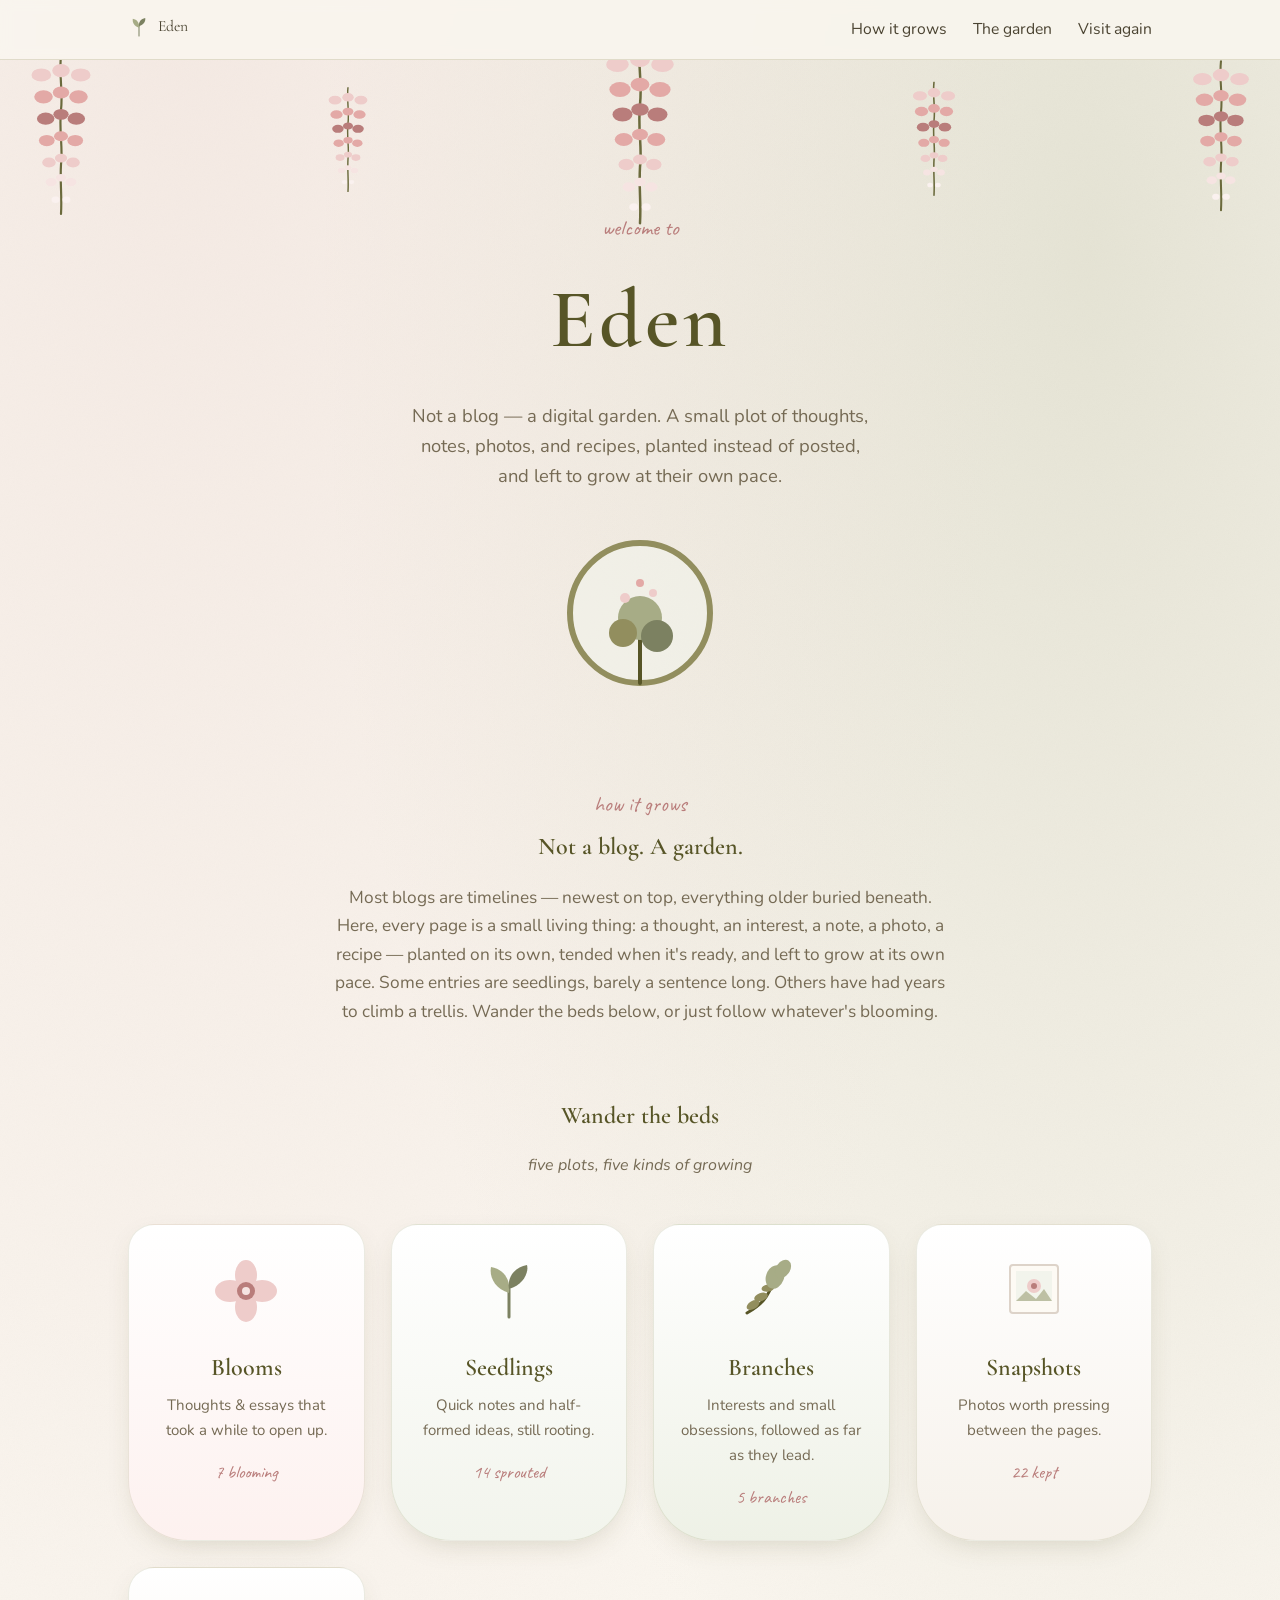
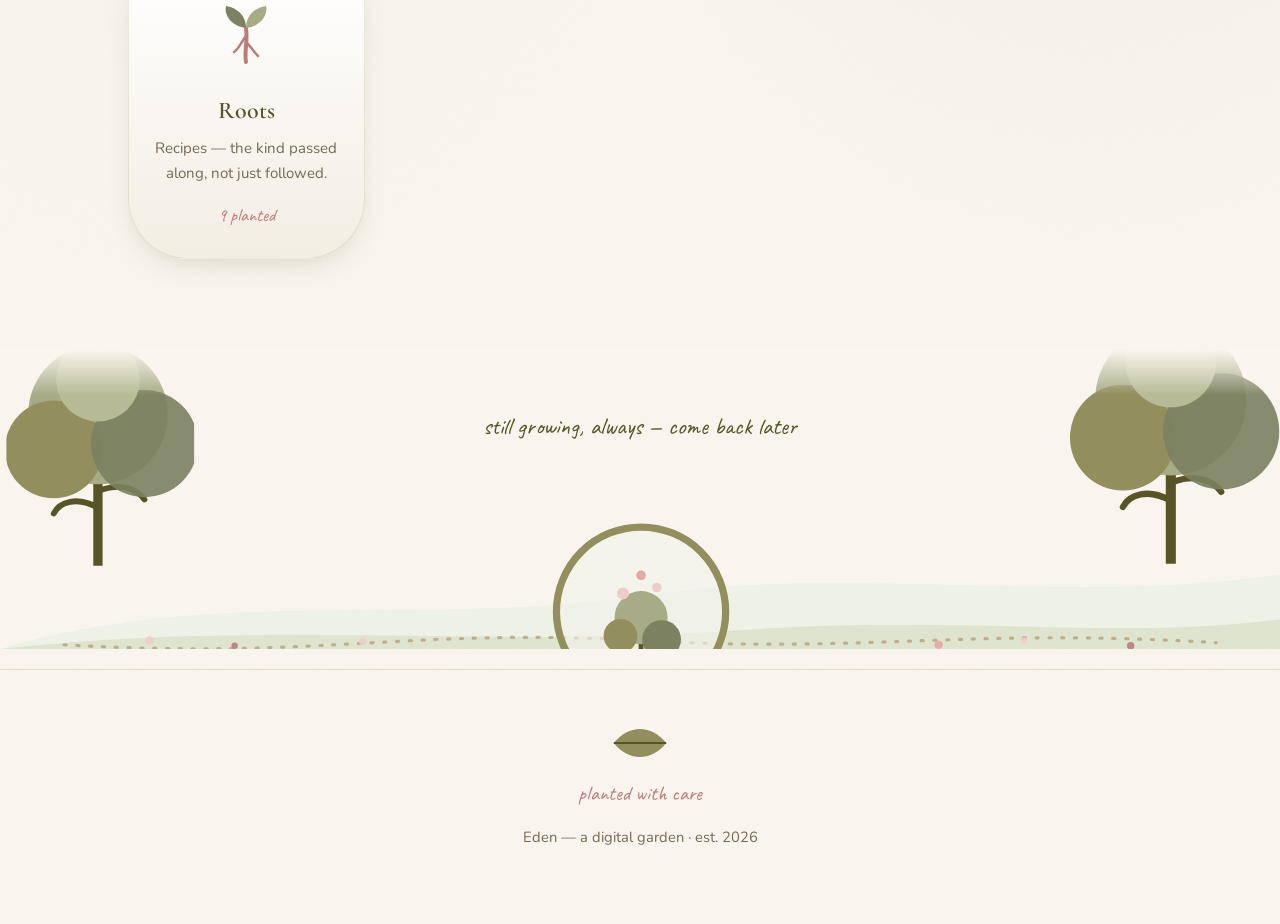
==== index.html @ 129ca68e "Build Eden digital garden site Static site framing content as garden "plants" instead of blog posts:" ====
<!doctype html>
<html lang="en">
<head>
<script>document.documentElement.classList.add("js")</script>
<meta charset="UTF-8" />
<meta name="viewport" content="width=device-width, initial-scale=1.0" />
<title>Eden — a digital garden</title>
<meta name="description" content="Eden is a digital garden: a small plot of thoughts, notes, photos, and recipes, planted instead of posted." />
<link rel="icon" href="data:image/svg+xml,<svg xmlns=%22http://www.w3.org/2000/svg%22 viewBox=%220 0 64 64%22><text y=%2252%22 font-size=%2256%22>🌿</text></svg>" />
<link rel="preconnect" href="https://fonts.googleapis.com" />
<link rel="preconnect" href="https://fonts.gstatic.com" crossorigin />
<link href="https://fonts.googleapis.com/css2?family=Cormorant+Garamond:wght@500;600;700&family=Caveat:wght@500;600&family=Nunito:wght@400;600;700&display=swap" rel="stylesheet" />
<link rel="stylesheet" href="assets/css/garden.css" />
</head>
<body>

<svg style="display:none" aria-hidden="true">
  <symbol id="icon-wisteria" viewBox="0 0 64 170">
    <path d="M32 0 C30 20 34 32 32 50 C30 70 34 84 32 100 C31 116 33 128 32 145" stroke="#6b6a3c" stroke-width="2" fill="none" stroke-linecap="round"/>
    <g fill="#eeccca">
      <ellipse cx="14" cy="18" rx="9" ry="6"/><ellipse cx="50" cy="18" rx="9" ry="6"/><ellipse cx="32" cy="14" rx="8" ry="6"/>
    </g>
    <g fill="#e3a9a6">
      <ellipse cx="16" cy="38" rx="8.5" ry="6"/><ellipse cx="48" cy="38" rx="8.5" ry="6"/><ellipse cx="32" cy="34" rx="7.5" ry="5.5"/>
    </g>
    <g fill="#b97d7b">
      <ellipse cx="18" cy="58" rx="8" ry="5.6"/><ellipse cx="46" cy="58" rx="8" ry="5.6"/><ellipse cx="32" cy="54" rx="7" ry="5"/>
    </g>
    <g fill="#e3a9a6">
      <ellipse cx="19" cy="78" rx="7.2" ry="5.2"/><ellipse cx="45" cy="78" rx="7.2" ry="5.2"/><ellipse cx="32" cy="74" rx="6.4" ry="4.6"/>
    </g>
    <g fill="#eeccca">
      <ellipse cx="21" cy="98" rx="6.2" ry="4.6"/><ellipse cx="43" cy="98" rx="6.2" ry="4.6"/><ellipse cx="32" cy="94" rx="5.6" ry="4"/>
    </g>
    <g fill="#f6e4e2">
      <ellipse cx="23" cy="116" rx="5" ry="3.8"/><ellipse cx="41" cy="116" rx="5" ry="3.8"/><ellipse cx="32" cy="112" rx="4.6" ry="3.4"/>
    </g>
    <g fill="#faf1ef">
      <ellipse cx="27" cy="132" rx="3.6" ry="3"/><ellipse cx="37" cy="132" rx="3.6" ry="3"/>
    </g>
  </symbol>
  <symbol id="icon-bloom" viewBox="0 0 64 64">
    <g fill="#eeccca">
      <ellipse cx="32" cy="16" rx="11" ry="15"/><ellipse cx="32" cy="48" rx="11" ry="15"/>
      <ellipse cx="16" cy="32" rx="15" ry="11"/><ellipse cx="48" cy="32" rx="15" ry="11"/>
    </g>
    <circle cx="32" cy="32" r="9" fill="#b97d7b"/>
    <circle cx="32" cy="32" r="4" fill="#f6e4e2"/>
  </symbol>
  <symbol id="icon-sprout" viewBox="0 0 64 64">
    <path d="M32 58 V30" stroke="#7c8161" stroke-width="3" stroke-linecap="round" fill="none"/>
    <path d="M32 34 C18 30 12 18 14 8 C26 10 34 20 32 34 Z" fill="#a7ac86"/>
    <path d="M32 30 C46 26 52 14 50 6 C38 8 30 18 32 30 Z" fill="#7c8161"/>
  </symbol>
  <symbol id="icon-branch" viewBox="0 0 64 64">
    <path d="M8 54 C22 46 30 38 34 22" stroke="#575527" stroke-width="3" fill="none" stroke-linecap="round"/>
    <g fill="#928e5e">
      <ellipse cx="14" cy="46" rx="7" ry="4" transform="rotate(-30 14 46)"/>
      <ellipse cx="22" cy="38" rx="7" ry="4" transform="rotate(-20 22 38)"/>
      <ellipse cx="29" cy="29" rx="6.5" ry="3.6" transform="rotate(-10 29 29)"/>
    </g>
    <g fill="#a7ac86">
      <ellipse cx="36" cy="18" rx="9" ry="12" transform="rotate(20 36 18)"/>
      <ellipse cx="44" cy="10" rx="7" ry="10" transform="rotate(35 44 10)"/>
    </g>
  </symbol>
  <symbol id="icon-frame" viewBox="0 0 64 64">
    <rect x="8" y="6" width="48" height="48" rx="3" fill="#fdfaf4" stroke="#ddd3c9" stroke-width="2"/>
    <rect x="14" y="12" width="36" height="30" fill="#f2f4ec"/>
    <circle cx="32" cy="27" r="7" fill="#eeccca"/>
    <circle cx="32" cy="27" r="3" fill="#b97d7b"/>
    <path d="M14 42 L24 32 L34 40 L42 30 L50 42 Z" fill="#a7ac86" opacity="0.7"/>
  </symbol>
  <symbol id="icon-root" viewBox="0 0 64 64">
    <path d="M32 26 C34 40 30 50 32 60" stroke="#b97d7b" stroke-width="4" fill="none" stroke-linecap="round"/>
    <path d="M32 34 C26 42 24 48 20 50" stroke="#b97d7b" stroke-width="2.5" fill="none" stroke-linecap="round"/>
    <path d="M32 40 C38 46 40 50 44 54" stroke="#b97d7b" stroke-width="2.5" fill="none" stroke-linecap="round"/>
    <path d="M32 26 C16 24 10 12 12 4 C24 6 32 14 32 26 Z" fill="#7c8161"/>
    <path d="M32 26 C48 24 54 12 52 4 C40 6 32 14 32 26 Z" fill="#a7ac86"/>
  </symbol>
  <symbol id="icon-leaf" viewBox="0 0 32 16">
    <path d="M2 8 C10 -2 22 -2 30 8 C22 18 10 18 2 8 Z" fill="#928e5e"/>
    <path d="M2 8 L30 8" stroke="#575527" stroke-width="1"/>
  </symbol>
  <symbol id="icon-petal" viewBox="0 0 20 20">
    <path d="M10 2 C16 2 18 8 10 18 C2 8 4 2 10 2 Z" fill="#eeccca"/>
  </symbol>
  <symbol id="icon-moongate" viewBox="0 0 150 150">
    <circle cx="75" cy="75" r="70" fill="#f2f4ec" opacity="0.6"/>
    <circle cx="75" cy="75" r="70" fill="none" stroke="#928e5e" stroke-width="6"/>
    <path d="M75 145 V90" stroke="#575527" stroke-width="4" stroke-linecap="round"/>
    <circle cx="75" cy="80" r="22" fill="#a7ac86"/>
    <circle cx="58" cy="95" r="14" fill="#928e5e"/>
    <circle cx="92" cy="98" r="16" fill="#7c8161"/>
    <circle cx="60" cy="60" r="5" fill="#eeccca"/>
    <circle cx="88" cy="55" r="4" fill="#eeccca"/>
    <circle cx="75" cy="45" r="4" fill="#e3a9a6"/>
  </symbol>
  <symbol id="icon-tree-round" viewBox="0 0 160 220">
    <path d="M78 220 V140" stroke="#575527" stroke-width="8" stroke-linecap="round"/>
    <path d="M78 170 C60 160 45 165 40 175" stroke="#575527" stroke-width="5" fill="none" stroke-linecap="round"/>
    <path d="M80 155 C100 148 112 155 118 163" stroke="#575527" stroke-width="5" fill="none" stroke-linecap="round"/>
    <circle cx="78" cy="90" r="60" fill="#a7ac86"/>
    <circle cx="40" cy="120" r="42" fill="#928e5e"/>
    <circle cx="118" cy="115" r="46" fill="#7c8161" opacity="0.9"/>
    <circle cx="78" cy="60" r="36" fill="#b6bb95"/>
  </symbol>
</svg>

<nav class="garden-nav">
  <div class="wrap">
    <a class="brand" href="#top">
      <svg width="22" height="22" viewBox="0 0 64 64"><use href="#icon-sprout"/></svg>
      Eden
    </a>
    <ul>
      <li><a href="#about">How it grows</a></li>
      <li><a href="#beds">The garden</a></li>
      <li><a href="#footer">Visit again</a></li>
    </ul>
  </div>
</nav>

<header class="hero" id="top">
  <div class="wisteria-row">
    <svg class="w1" width="70" viewBox="0 0 64 170"><use href="#icon-wisteria"/></svg>
    <svg class="w2" width="46" viewBox="0 0 64 170"><use href="#icon-wisteria"/></svg>
    <svg class="w3" width="80" viewBox="0 0 64 170"><use href="#icon-wisteria"/></svg>
    <svg class="w4" width="50" viewBox="0 0 64 170"><use href="#icon-wisteria"/></svg>
    <svg class="w5" width="66" viewBox="0 0 64 170"><use href="#icon-wisteria"/></svg>
  </div>

  <div class="petals" aria-hidden="true">
    <svg class="petal" style="left:6%;width:12px;animation-duration:11s,4s;animation-delay:0s,0s"><use href="#icon-petal"/></svg>
    <svg class="petal" style="left:18%;width:16px;animation-duration:14s,5s;animation-delay:2s,1s"><use href="#icon-petal"/></svg>
    <svg class="petal" style="left:30%;width:10px;animation-duration:9s,3.5s;animation-delay:4s,0.5s"><use href="#icon-petal"/></svg>
    <svg class="petal" style="left:45%;width:14px;animation-duration:13s,4.5s;animation-delay:1s,2s"><use href="#icon-petal"/></svg>
    <svg class="petal" style="left:58%;width:11px;animation-duration:10s,4s;animation-delay:3s,1.5s"><use href="#icon-petal"/></svg>
    <svg class="petal" style="left:70%;width:15px;animation-duration:12s,5s;animation-delay:5s,0s"><use href="#icon-petal"/></svg>
    <svg class="petal" style="left:82%;width:12px;animation-duration:11s,4s;animation-delay:2.5s,2.5s"><use href="#icon-petal"/></svg>
    <svg class="petal" style="left:92%;width:13px;animation-duration:15s,4.5s;animation-delay:0.5s,1s"><use href="#icon-petal"/></svg>
  </div>

  <div class="hero-content">
    <span class="eyebrow">welcome to</span>
    <h1>Eden</h1>
    <p class="tagline">Not a blog — a digital garden. A small plot of thoughts, notes, photos, and recipes, planted instead of posted, and left to grow at their own pace.</p>
    <svg class="moongate" viewBox="0 0 150 150"><use href="#icon-moongate"/></svg>
  </div>
</header>

<main>
  <section class="intro reveal" id="about">
    <span class="eyebrow">how it grows</span>
    <h2>Not a blog. A garden.</h2>
    <p>Most blogs are timelines — newest on top, everything older buried beneath. Here, every page is a small living thing: a thought, an interest, a note, a photo, a recipe — planted on its own, tended when it's ready, and left to grow at its own pace. Some entries are seedlings, barely a sentence long. Others have had years to climb a trellis. Wander the beds below, or just follow whatever's blooming.</p>
  </section>

  <section id="beds">
    <div class="wrap">
      <h2 class="section-title reveal">Wander the beds</h2>
      <p class="section-sub reveal">five plots, five kinds of growing</p>
      <div class="beds">
        <a class="bed pink reveal" href="pages/thought-example.html">
          <svg class="icon" viewBox="0 0 64 64"><use href="#icon-bloom"/></svg>
          <h3>Blooms</h3>
          <p>Thoughts &amp; essays that took a while to open up.</p>
          <span class="count">7 blooming</span>
        </a>
        <a class="bed sage reveal" href="pages/note-example.html">
          <svg class="icon" viewBox="0 0 64 64"><use href="#icon-sprout"/></svg>
          <h3>Seedlings</h3>
          <p>Quick notes and half-formed ideas, still rooting.</p>
          <span class="count">14 sprouted</span>
        </a>
        <a class="bed deep reveal" href="pages/interest-example.html">
          <svg class="icon" viewBox="0 0 64 64"><use href="#icon-branch"/></svg>
          <h3>Branches</h3>
          <p>Interests and small obsessions, followed as far as they lead.</p>
          <span class="count">5 branches</span>
        </a>
        <a class="bed fog reveal" href="pages/photo-example.html">
          <svg class="icon" viewBox="0 0 64 64"><use href="#icon-frame"/></svg>
          <h3>Snapshots</h3>
          <p>Photos worth pressing between the pages.</p>
          <span class="count">22 kept</span>
        </a>
        <a class="bed mauve reveal" href="pages/recipe-example.html">
          <svg class="icon" viewBox="0 0 64 64"><use href="#icon-root"/></svg>
          <h3>Roots</h3>
          <p>Recipes — the kind passed along, not just followed.</p>
          <span class="count">9 planted</span>
        </a>
      </div>
    </div>
  </section>

  <div class="scene reveal">
    <p class="caption">still growing, always — come back later</p>
    <svg viewBox="0 0 1200 400" preserveAspectRatio="xMidYMax slice" aria-hidden="true">
      <path d="M0 400 C200 340 400 380 600 350 C800 320 1000 360 1200 330 L1200 400 Z" fill="#eef1e6"/>
      <path d="M0 400 C250 372 450 400 700 382 C900 368 1050 392 1200 372 L1200 400 Z" fill="#dfe4cf"/>

      <use href="#icon-tree-round" x="6" y="82" width="176" height="240"/>
      <use href="#icon-tree-round" x="1000" y="60" width="200" height="260"/>

      <path d="M60 396 C300 410 380 380 600 392 C820 404 900 380 1140 394" stroke="#b6a37e" stroke-width="3" stroke-dasharray="2 10" fill="none" stroke-linecap="round" opacity="0.8"/>

      <use href="#icon-moongate" x="516" y="280" width="170" height="170"/>

      <g opacity="0.9">
        <circle cx="140" cy="392" r="4" fill="#eeccca"/>
        <circle cx="220" cy="397" r="3" fill="#b97d7b"/>
        <circle cx="340" cy="393" r="3.5" fill="#eeccca"/>
        <circle cx="880" cy="396" r="4" fill="#e3a9a6"/>
        <circle cx="960" cy="392" r="3" fill="#eeccca"/>
        <circle cx="1060" cy="397" r="3.5" fill="#b97d7b"/>
      </g>
    </svg>
  </div>
</main>

<footer class="garden-footer" id="footer">
  <div class="leaf-divider">
    <svg width="60" height="30" viewBox="0 0 32 16"><use href="#icon-leaf"/></svg>
  </div>
  <span class="sig">planted with care</span>
  <p>Eden — a digital garden · est. 2026</p>
</footer>

<script src="assets/js/garden.js"></script>
</body>
</html>
---- assets/css/garden.css ----
/* ============================================================
   Eden — a digital garden
   Palette: Warm Fog, Berry Good, Usu Koubai Blossom,
            Meadow Mauve, Soldier Green, Lucent Sage
   ============================================================ */

:root {
  --warm-fog: #ddd3c9;
  --cream: #faf6ef;
  --berry: #eeccca;
  --berry-deep: #e3a9a6;
  --koubai: #b97d7b;
  --mauve: #928e5e;
  --soldier: #575527;
  --sage: #a7ac86;
  --sage-deep: #7c8161;
  --ink: #4a4331;
  --ink-soft: #756a54;
  --paper: #fdfaf4;

  --font-display: "Cormorant Garamond", "Iowan Old Style", Georgia, serif;
  --font-script: "Caveat", "Segoe Script", cursive;
  --font-body: "Nunito Sans", "Nunito", -apple-system, sans-serif;

  --radius-organic: 255px 15px 225px 15px / 15px 225px 15px 255px;
  --shadow-soft: 0 10px 30px -12px rgba(87, 85, 39, 0.25);
  --shadow-lift: 0 18px 40px -14px rgba(87, 85, 39, 0.35);
}

* {
  box-sizing: border-box;
}

html {
  scroll-behavior: smooth;
}

body {
  margin: 0;
  font-family: var(--font-body);
  color: var(--ink);
  background-color: var(--cream);
  background-image:
    radial-gradient(ellipse at 15% 0%, rgba(233, 210, 205, 0.35), transparent 55%),
    radial-gradient(ellipse at 85% 10%, rgba(167, 172, 134, 0.25), transparent 50%),
    url("data:image/svg+xml;utf8,<svg xmlns='http://www.w3.org/2000/svg' width='120' height='120'><filter id='n'><feTurbulence type='fractalNoise' baseFrequency='0.9' numOctaves='2' stitchTiles='stitch'/><feColorMatrix type='saturate' values='0'/></filter><rect width='100%25' height='100%25' filter='url(%23n)' opacity='0.035'/></svg>");
  overflow-x: hidden;
  line-height: 1.65;
}

a {
  color: var(--koubai);
  text-decoration-color: rgba(185, 125, 123, 0.4);
}

a:hover {
  color: var(--soldier);
}

h1, h2, h3, h4 {
  font-family: var(--font-display);
  font-weight: 600;
  color: var(--soldier);
  margin: 0 0 0.4em;
}

.eyebrow {
  font-family: var(--font-script);
  font-size: 1.35rem;
  color: var(--koubai);
  display: inline-block;
  margin-bottom: 0.25em;
}

.wrap {
  max-width: 1080px;
  margin: 0 auto;
  padding: 0 28px;
}

/* ---------------- Wisteria header / hero ---------------- */

.hero {
  position: relative;
  padding-top: 150px;
  padding-bottom: 90px;
  text-align: center;
  overflow: hidden;
}

.wisteria-row {
  position: absolute;
  top: -18px;
  left: 0;
  right: 0;
  display: flex;
  justify-content: space-between;
  padding: 0 2%;
  pointer-events: none;
  z-index: 1;
}

.wisteria-row svg {
  animation: sway 6s ease-in-out infinite;
  transform-origin: top center;
}
.wisteria-row .w2 { animation-delay: -1.2s; }
.wisteria-row .w3 { animation-delay: -2.6s; }
.wisteria-row .w4 { animation-delay: -3.8s; }
.wisteria-row .w5 { animation-delay: -0.6s; }

@keyframes sway {
  0%, 100% { transform: rotate(-1.4deg); }
  50% { transform: rotate(1.6deg); }
}

.hero-content {
  position: relative;
  z-index: 2;
}

.hero h1 {
  font-size: clamp(3rem, 8vw, 5.2rem);
  letter-spacing: 0.04em;
  margin-bottom: 0.15em;
}

.hero .tagline {
  font-size: 1.15rem;
  color: var(--ink-soft);
  max-width: 42ch;
  margin: 0 auto;
}

.moongate {
  margin: 46px auto 0;
  width: 150px;
}

/* falling petals */
.petals {
  position: absolute;
  inset: 0;
  pointer-events: none;
  overflow: hidden;
  z-index: 1;
}

.petal {
  position: absolute;
  top: -5%;
  width: 14px;
  height: 14px;
  opacity: 0.85;
  animation-name: fall, drift;
  animation-timing-function: linear, ease-in-out;
  animation-iteration-count: infinite, infinite;
}

@keyframes fall {
  from { transform: translateY(-10vh) rotate(0deg); }
  to   { transform: translateY(110vh) rotate(340deg); }
}

@keyframes drift {
  0%, 100% { margin-left: 0; }
  50% { margin-left: 40px; }
}

/* ---------------- Nav ---------------- */

.garden-nav {
  position: sticky;
  top: 0;
  z-index: 20;
  background: rgba(250, 246, 239, 0.86);
  backdrop-filter: blur(6px);
  border-bottom: 1px solid rgba(146, 142, 94, 0.25);
}

.garden-nav .wrap {
  display: flex;
  align-items: center;
  justify-content: space-between;
  padding-top: 14px;
  padding-bottom: 14px;
}

.brand {
  font-family: var(--font-display);
  font-size: 1.4rem;
  color: var(--soldier);
  text-decoration: none;
  display: flex;
  align-items: center;
  gap: 8px;
}

.garden-nav ul {
  list-style: none;
  display: flex;
  gap: 26px;
  margin: 0;
  padding: 0;
}

.garden-nav a {
  text-decoration: none;
  color: var(--ink);
  font-size: 0.98rem;
  border-bottom: 2px solid transparent;
  padding-bottom: 3px;
  transition: border-color 0.25s ease, color 0.25s ease;
}

.garden-nav a:hover {
  color: var(--koubai);
  border-color: var(--berry-deep);
}

/* ---------------- Intro ---------------- */

.intro {
  text-align: center;
  max-width: 620px;
  margin: 0 auto 70px;
}

.intro p {
  color: var(--ink-soft);
  font-size: 1.08rem;
}

/* ---------------- Garden beds ---------------- */

.section-title {
  text-align: center;
  margin-bottom: 12px;
}

.section-sub {
  text-align: center;
  color: var(--ink-soft);
  margin-bottom: 46px;
  font-style: italic;
}

.beds {
  display: grid;
  grid-template-columns: repeat(auto-fit, minmax(230px, 1fr));
  gap: 26px;
  margin-bottom: 90px;
}

.bed {
  position: relative;
  background: var(--paper);
  border-radius: 26px 26px 60px 60px;
  padding: 34px 24px 28px;
  text-align: center;
  text-decoration: none;
  color: var(--ink);
  box-shadow: var(--shadow-soft);
  border: 1px solid rgba(146, 142, 94, 0.18);
  transition: transform 0.35s ease, box-shadow 0.35s ease;
  display: block;
}

.bed:hover {
  transform: translateY(-8px) rotate(-0.6deg);
  box-shadow: var(--shadow-lift);
}

.bed .icon {
  width: 64px;
  height: 64px;
  margin: 0 auto 16px;
  transition: transform 0.35s ease;
}

.bed:hover .icon {
  transform: scale(1.12) rotate(4deg);
}

.bed h3 {
  font-size: 1.5rem;
  margin-bottom: 6px;
}

.bed p {
  font-size: 0.94rem;
  color: var(--ink-soft);
  margin: 0 0 14px;
}

.bed .count {
  font-family: var(--font-script);
  font-size: 1.15rem;
  color: var(--koubai);
}

.bed.pink   { background: linear-gradient(180deg, #fff 0%, #fdf1ef 100%); }
.bed.sage   { background: linear-gradient(180deg, #fff 0%, #f2f4ec 100%); }
.bed.deep   { background: linear-gradient(180deg, #fff 0%, #eef1e6 100%); }
.bed.fog    { background: linear-gradient(180deg, #fff 0%, #f6f1ea 100%); }
.bed.mauve  { background: linear-gradient(180deg, #fff 0%, #f3ede3 100%); }

/* ---------------- Garden scene divider ---------------- */

.scene {
  position: relative;
  height: 300px;
  margin: 0 0 20px;
  overflow: hidden;
}

.scene::before {
  content: "";
  position: absolute;
  top: 0;
  left: 0;
  right: 0;
  height: 46px;
  background: linear-gradient(to bottom, var(--cream), transparent);
  z-index: 3;
  pointer-events: none;
}

.scene svg {
  position: absolute;
  bottom: 0;
  width: 100%;
  height: 100%;
}

.scene .caption {
  position: relative;
  z-index: 2;
  text-align: center;
  padding-top: 34px;
  font-family: var(--font-script);
  font-size: 1.5rem;
  color: var(--soldier);
}

/* ---------------- Footer ---------------- */

.garden-footer {
  text-align: center;
  padding: 50px 20px 60px;
  color: var(--ink-soft);
  font-size: 0.92rem;
  border-top: 1px solid rgba(146, 142, 94, 0.25);
}

.garden-footer .sig {
  font-family: var(--font-script);
  font-size: 1.3rem;
  color: var(--koubai);
  display: block;
  margin-bottom: 6px;
}

.leaf-divider {
  display: flex;
  justify-content: center;
  margin: 8px 0 18px;
}

/* ============================================================
   Single "plant" page
   ============================================================ */

.plant-header {
  padding: 60px 0 40px;
  text-align: center;
  border-bottom: 1px solid rgba(146, 142, 94, 0.2);
  margin-bottom: 50px;
}

.plant-header .icon {
  display: block;
  width: 56px;
  height: 56px;
  margin: 0 auto 14px;
}

.breadcrumb {
  display: inline-block;
  margin-bottom: 26px;
  font-size: 0.9rem;
  text-decoration: none;
  color: var(--ink-soft);
}

.breadcrumb:hover {
  color: var(--koubai);
}

.plant-header h1 {
  font-size: clamp(2.1rem, 5vw, 3rem);
}

.plant-meta {
  color: var(--ink-soft);
  font-size: 0.92rem;
}

.tag {
  display: inline-block;
  background: rgba(167, 172, 134, 0.22);
  color: var(--soldier);
  border-radius: 20px;
  padding: 3px 14px;
  font-size: 0.82rem;
  margin: 0 4px;
}

.plant-body {
  max-width: 640px;
  margin: 0 auto 70px;
  font-size: 1.08rem;
}

.plant-body p {
  margin-bottom: 1.3em;
}

.plant-body h2 {
  margin-top: 1.6em;
  font-size: 1.5rem;
}

.plant-body blockquote {
  border-left: 3px solid var(--berry-deep);
  margin: 1.6em 0;
  padding: 4px 22px;
  font-style: italic;
  color: var(--ink-soft);
}

.recipe-list {
  background: var(--paper);
  border-radius: 20px;
  padding: 24px 28px;
  box-shadow: var(--shadow-soft);
  margin: 1.6em 0;
}

.recipe-list h3 {
  margin-top: 0;
  font-size: 1.15rem;
}

.gallery-frame {
  background: var(--paper);
  padding: 14px;
  border-radius: 4px;
  box-shadow: var(--shadow-soft);
  transform: rotate(-1.2deg);
  margin: 1.8em auto;
  max-width: 420px;
}

.gallery-frame .swatch {
  height: 240px;
  border-radius: 2px;
  background: linear-gradient(135deg, var(--berry), var(--sage));
  display: flex;
  align-items: center;
  justify-content: center;
  color: rgba(74,67,49,0.5);
  font-family: var(--font-script);
  font-size: 1.3rem;
}

.gallery-frame figcaption {
  text-align: center;
  font-family: var(--font-script);
  font-size: 1.1rem;
  margin-top: 10px;
  color: var(--ink-soft);
}

.related {
  max-width: 640px;
  margin: 0 auto 80px;
  text-align: center;
}

.related h3 {
  font-family: var(--font-script);
  font-weight: 400;
  color: var(--ink-soft);
  font-size: 1.3rem;
}

.related-links {
  display: flex;
  gap: 14px;
  justify-content: center;
  flex-wrap: wrap;
}

.related-links a {
  text-decoration: none;
  background: var(--paper);
  padding: 8px 18px;
  border-radius: 16px;
  box-shadow: var(--shadow-soft);
  font-size: 0.92rem;
  color: var(--soldier);
}

.related-links a:hover {
  color: var(--koubai);
}

/* ---------------- Reveal on scroll ---------------- */

.reveal {
  transition: opacity 0.7s ease, transform 0.7s ease;
}

.js .reveal {
  opacity: 0;
  transform: translateY(18px);
}

.reveal.in-view {
  opacity: 1;
  transform: none;
}

/* ---------------- Responsive ---------------- */

@media (max-width: 640px) {
  .garden-nav ul {
    gap: 14px;
    font-size: 0.85rem;
  }
  .hero {
    padding-top: 110px;
  }
  .wisteria-row svg {
    width: 60px;
  }
  .scene {
    height: 190px;
  }
}
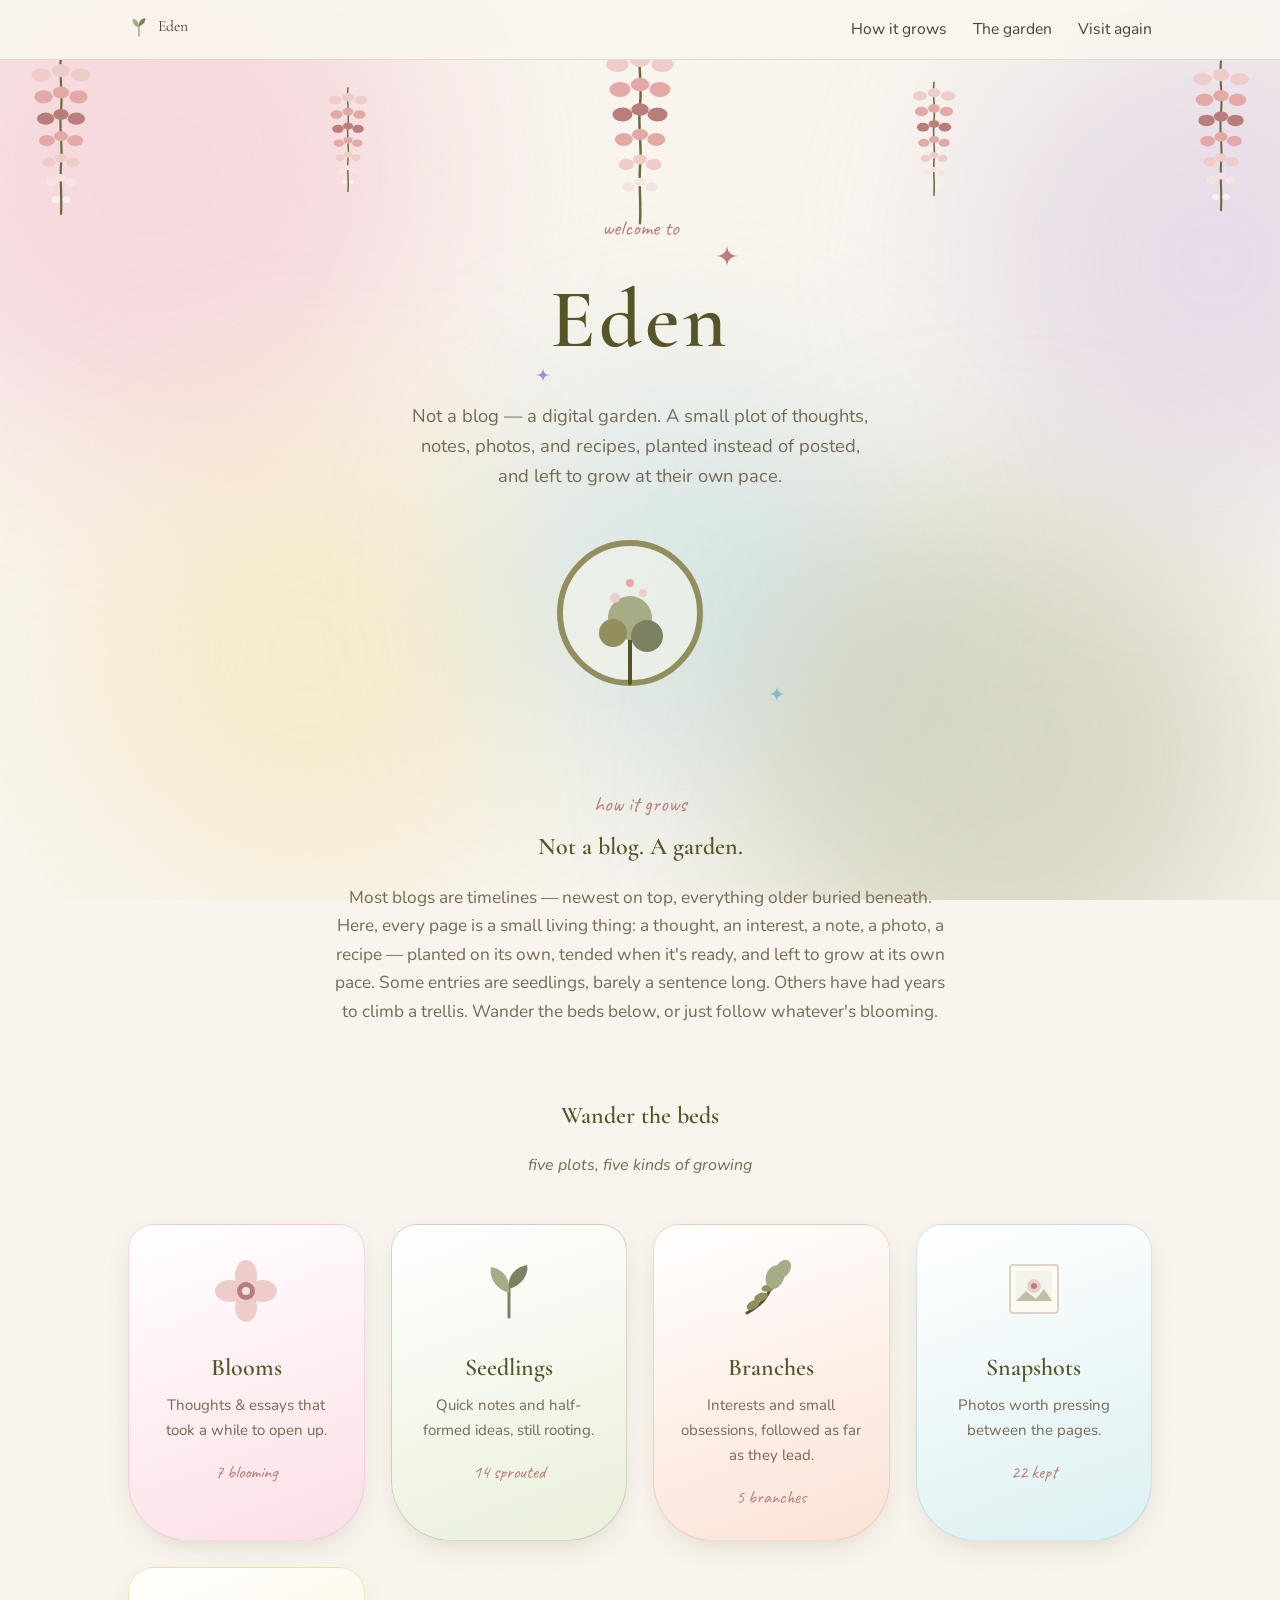
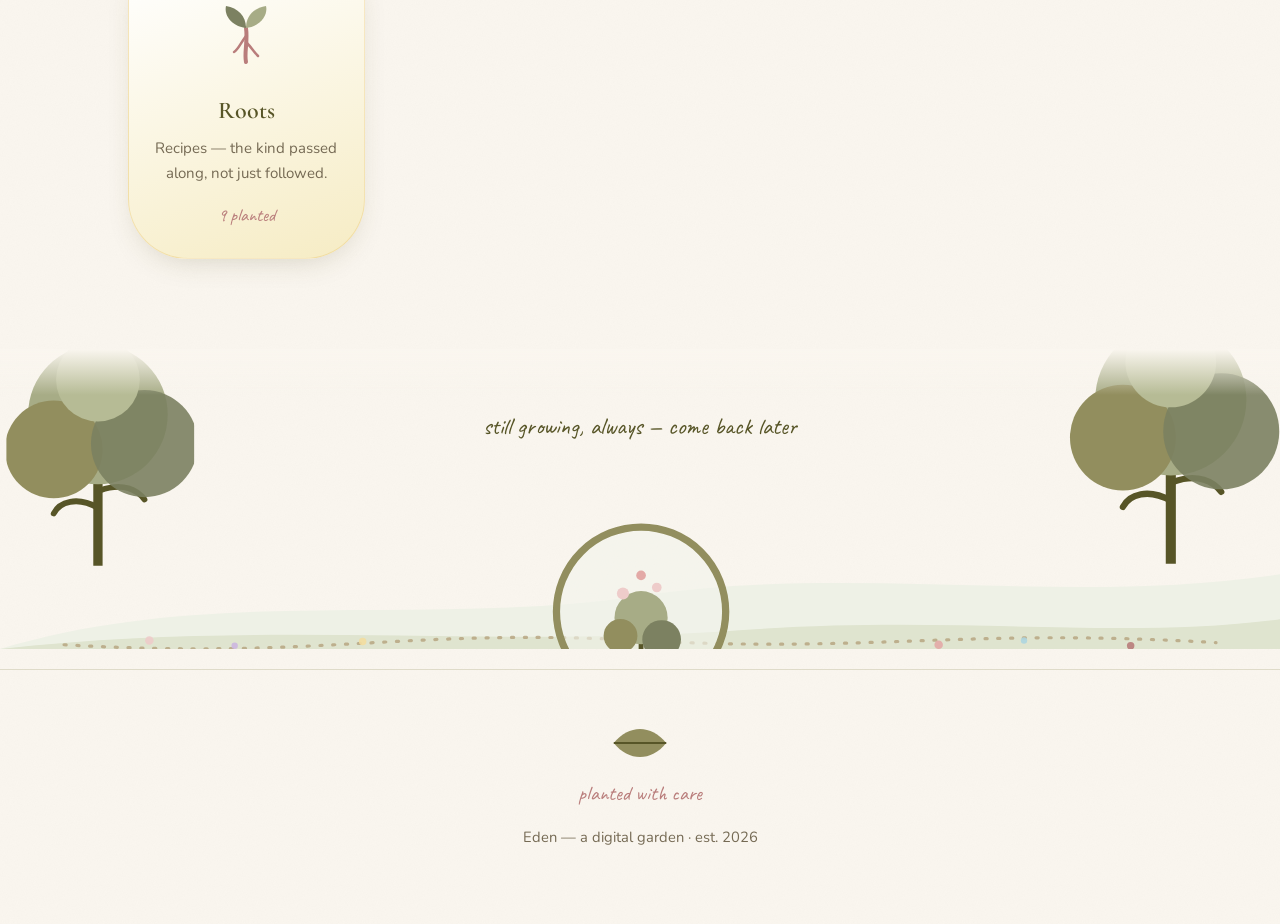
==== commit ceeade31: "Make Eden more colorful and whimsical Add a drifting "pigment mist" background (blurred pastel color" ====
--- a/index.html
+++ b/index.html
@@ -14,7 +14,27 @@
 </head>
 <body>
 
+<div class="mist-bg" aria-hidden="true">
+  <span style="--c:#f2b0c4; top:-12%; left:-10%; width:44vw; height:44vw; animation-delay:-2s;"></span>
+  <span style="--c:#cdb7e0; top:2%; right:-14%; width:38vw; height:38vw; animation-delay:-11s;"></span>
+  <span style="--c:#f3dd9e; bottom:2%; left:6%; width:36vw; height:36vw; animation-delay:-19s;"></span>
+  <span style="--c:#aed6e0; top:42%; left:38%; width:32vw; height:32vw; animation-delay:-6s;"></span>
+  <span style="--c:#a7ac86; bottom:-12%; right:2%; width:40vw; height:40vw; animation-delay:-15s;"></span>
+</div>
+
 <svg style="display:none" aria-hidden="true">
+  <symbol id="icon-sparkle" viewBox="0 0 20 20">
+    <path d="M10 0 C10 6 14 10 20 10 C14 10 10 14 10 20 C10 14 6 10 0 10 C6 10 10 6 10 0 Z" fill="currentColor"/>
+  </symbol>
+  <symbol id="icon-petal-lavender" viewBox="0 0 20 20">
+    <path d="M10 2 C16 2 18 8 10 18 C2 8 4 2 10 2 Z" fill="#cdb7e0"/>
+  </symbol>
+  <symbol id="icon-petal-butter" viewBox="0 0 20 20">
+    <path d="M10 2 C16 2 18 8 10 18 C2 8 4 2 10 2 Z" fill="#f3dd9e"/>
+  </symbol>
+  <symbol id="icon-petal-sky" viewBox="0 0 20 20">
+    <path d="M10 2 C16 2 18 8 10 18 C2 8 4 2 10 2 Z" fill="#aed6e0"/>
+  </symbol>
   <symbol id="icon-wisteria" viewBox="0 0 64 170">
     <path d="M32 0 C30 20 34 32 32 50 C30 70 34 84 32 100 C31 116 33 128 32 145" stroke="#6b6a3c" stroke-width="2" fill="none" stroke-linecap="round"/>
     <g fill="#eeccca">
@@ -132,20 +152,25 @@
 
   <div class="petals" aria-hidden="true">
     <svg class="petal" style="left:6%;width:12px;animation-duration:11s,4s;animation-delay:0s,0s"><use href="#icon-petal"/></svg>
-    <svg class="petal" style="left:18%;width:16px;animation-duration:14s,5s;animation-delay:2s,1s"><use href="#icon-petal"/></svg>
-    <svg class="petal" style="left:30%;width:10px;animation-duration:9s,3.5s;animation-delay:4s,0.5s"><use href="#icon-petal"/></svg>
-    <svg class="petal" style="left:45%;width:14px;animation-duration:13s,4.5s;animation-delay:1s,2s"><use href="#icon-petal"/></svg>
+    <svg class="petal" style="left:18%;width:16px;animation-duration:14s,5s;animation-delay:2s,1s"><use href="#icon-petal-lavender"/></svg>
+    <svg class="petal" style="left:30%;width:10px;animation-duration:9s,3.5s;animation-delay:4s,0.5s"><use href="#icon-petal-butter"/></svg>
+    <svg class="petal" style="left:45%;width:14px;animation-duration:13s,4.5s;animation-delay:1s,2s"><use href="#icon-petal-sky"/></svg>
     <svg class="petal" style="left:58%;width:11px;animation-duration:10s,4s;animation-delay:3s,1.5s"><use href="#icon-petal"/></svg>
-    <svg class="petal" style="left:70%;width:15px;animation-duration:12s,5s;animation-delay:5s,0s"><use href="#icon-petal"/></svg>
-    <svg class="petal" style="left:82%;width:12px;animation-duration:11s,4s;animation-delay:2.5s,2.5s"><use href="#icon-petal"/></svg>
-    <svg class="petal" style="left:92%;width:13px;animation-duration:15s,4.5s;animation-delay:0.5s,1s"><use href="#icon-petal"/></svg>
+    <svg class="petal" style="left:70%;width:15px;animation-duration:12s,5s;animation-delay:5s,0s"><use href="#icon-petal-lavender"/></svg>
+    <svg class="petal" style="left:82%;width:12px;animation-duration:11s,4s;animation-delay:2.5s,2.5s"><use href="#icon-petal-butter"/></svg>
+    <svg class="petal" style="left:92%;width:13px;animation-duration:15s,4.5s;animation-delay:0.5s,1s"><use href="#icon-petal-sky"/></svg>
   </div>
 
   <div class="hero-content">
     <span class="eyebrow">welcome to</span>
-    <h1>Eden</h1>
+    <h1>
+      Eden
+      <svg class="sparkle" viewBox="0 0 20 20" width="22" height="22" style="top:-6px; right:-8px; color:var(--koubai); animation-delay:0s;"><use href="#icon-sparkle"/></svg>
+      <svg class="sparkle" viewBox="0 0 20 20" width="14" height="14" style="bottom:6px; left:-14px; color:var(--lavender-deep); animation-delay:-1.6s;"><use href="#icon-sparkle"/></svg>
+    </h1>
     <p class="tagline">Not a blog — a digital garden. A small plot of thoughts, notes, photos, and recipes, planted instead of posted, and left to grow at their own pace.</p>
     <svg class="moongate" viewBox="0 0 150 150"><use href="#icon-moongate"/></svg>
+    <svg class="sparkle" viewBox="0 0 20 20" width="16" height="16" style="position:relative; display:inline-block; top:14px; left:60px; color:var(--sky-deep); animation-delay:-2.4s;"><use href="#icon-sparkle"/></svg>
   </div>
 </header>
 
@@ -210,10 +235,10 @@
 
       <g opacity="0.9">
         <circle cx="140" cy="392" r="4" fill="#eeccca"/>
-        <circle cx="220" cy="397" r="3" fill="#b97d7b"/>
-        <circle cx="340" cy="393" r="3.5" fill="#eeccca"/>
+        <circle cx="220" cy="397" r="3" fill="#cdb7e0"/>
+        <circle cx="340" cy="393" r="3.5" fill="#f3dd9e"/>
         <circle cx="880" cy="396" r="4" fill="#e3a9a6"/>
-        <circle cx="960" cy="392" r="3" fill="#eeccca"/>
+        <circle cx="960" cy="392" r="3" fill="#aed6e0"/>
         <circle cx="1060" cy="397" r="3.5" fill="#b97d7b"/>
       </g>
     </svg>
--- a/assets/css/garden.css
+++ b/assets/css/garden.css
@@ -18,6 +18,17 @@
   --ink-soft: #756a54;
   --paper: #fdfaf4;
 
+  /* whimsical accent colors — used sparingly for the mist background,
+     bed cards, sparkles, and confetti petals */
+  --lavender: #cdb7e0;
+  --lavender-deep: #ab8ec9;
+  --butter: #f3dd9e;
+  --butter-deep: #e7bf5f;
+  --sky: #aed6e0;
+  --sky-deep: #85bcca;
+  --coral: #f2b09b;
+  --coral-deep: #e28a6c;
+
   --font-display: "Cormorant Garamond", "Iowan Old Style", Georgia, serif;
   --font-script: "Caveat", "Segoe Script", cursive;
   --font-body: "Nunito Sans", "Nunito", -apple-system, sans-serif;
@@ -41,11 +52,42 @@
   color: var(--ink);
   background-color: var(--cream);
   background-image:
-    radial-gradient(ellipse at 15% 0%, rgba(233, 210, 205, 0.35), transparent 55%),
-    radial-gradient(ellipse at 85% 10%, rgba(167, 172, 134, 0.25), transparent 50%),
     url("data:image/svg+xml;utf8,<svg xmlns='http://www.w3.org/2000/svg' width='120' height='120'><filter id='n'><feTurbulence type='fractalNoise' baseFrequency='0.9' numOctaves='2' stitchTiles='stitch'/><feColorMatrix type='saturate' values='0'/></filter><rect width='100%25' height='100%25' filter='url(%23n)' opacity='0.035'/></svg>");
   overflow-x: hidden;
   line-height: 1.65;
+}
+
+/* ---------------- Pigment-mist background ----------------
+   A dreamy wash of soft, blurred color blobs drifting slowly
+   behind the whole site — the "pigment mist" ambient layer. */
+
+.mist-bg {
+  position: fixed;
+  inset: 0;
+  z-index: -1;
+  overflow: hidden;
+}
+
+.mist-bg span {
+  position: absolute;
+  display: block;
+  border-radius: 50%;
+  background: var(--c);
+  filter: blur(min(9vw, 90px));
+  opacity: 0.4;
+  animation: mist-drift 30s ease-in-out infinite;
+}
+
+@keyframes mist-drift {
+  0%, 100% { transform: translate(0, 0) scale(1); }
+  33% { transform: translate(2.5%, -3%) scale(1.06); }
+  66% { transform: translate(-2%, 2.5%) scale(0.97); }
+}
+
+@media (prefers-reduced-motion: reduce) {
+  .mist-bg span {
+    animation: none;
+  }
 }
 
 a {
@@ -120,9 +162,12 @@
 }
 
 .hero h1 {
+  position: relative;
+  display: block;
+  width: fit-content;
+  margin: 0 auto 0.15em;
   font-size: clamp(3rem, 8vw, 5.2rem);
   letter-spacing: 0.04em;
-  margin-bottom: 0.15em;
 }
 
 .hero .tagline {
@@ -167,6 +212,17 @@
   50% { margin-left: 40px; }
 }
 
+/* twinkling sparkles */
+.sparkle {
+  position: absolute;
+  animation: twinkle 3.4s ease-in-out infinite;
+}
+
+@keyframes twinkle {
+  0%, 100% { opacity: 0.25; transform: scale(0.75) rotate(0deg); }
+  50% { opacity: 1; transform: scale(1.05) rotate(12deg); }
+}
+
 /* ---------------- Nav ---------------- */
 
 .garden-nav {
@@ -299,11 +355,11 @@
   color: var(--koubai);
 }
 
-.bed.pink   { background: linear-gradient(180deg, #fff 0%, #fdf1ef 100%); }
-.bed.sage   { background: linear-gradient(180deg, #fff 0%, #f2f4ec 100%); }
-.bed.deep   { background: linear-gradient(180deg, #fff 0%, #eef1e6 100%); }
-.bed.fog    { background: linear-gradient(180deg, #fff 0%, #f6f1ea 100%); }
-.bed.mauve  { background: linear-gradient(180deg, #fff 0%, #f3ede3 100%); }
+.bed.pink   { background: linear-gradient(160deg, #fff 0%, #fbdfe6 100%); border-color: rgba(226, 138, 161, 0.3); }
+.bed.sage   { background: linear-gradient(160deg, #fff 0%, #e9f0da 100%); border-color: rgba(124, 129, 97, 0.3); }
+.bed.deep   { background: linear-gradient(160deg, #fff 0%, #fbe2d5 100%); border-color: rgba(226, 138, 108, 0.3); }
+.bed.fog    { background: linear-gradient(160deg, #fff 0%, #dcf0f2 100%); border-color: rgba(133, 188, 202, 0.35); }
+.bed.mauve  { background: linear-gradient(160deg, #fff 0%, #f6ecc4 100%); border-color: rgba(231, 191, 95, 0.35); }
 
 /* ---------------- Garden scene divider ---------------- */
 
@@ -465,7 +521,7 @@
 .gallery-frame .swatch {
   height: 240px;
   border-radius: 2px;
-  background: linear-gradient(135deg, var(--berry), var(--sage));
+  background: linear-gradient(135deg, var(--berry) 0%, var(--lavender) 32%, var(--butter) 62%, var(--sky) 100%);
   display: flex;
   align-items: center;
   justify-content: center;
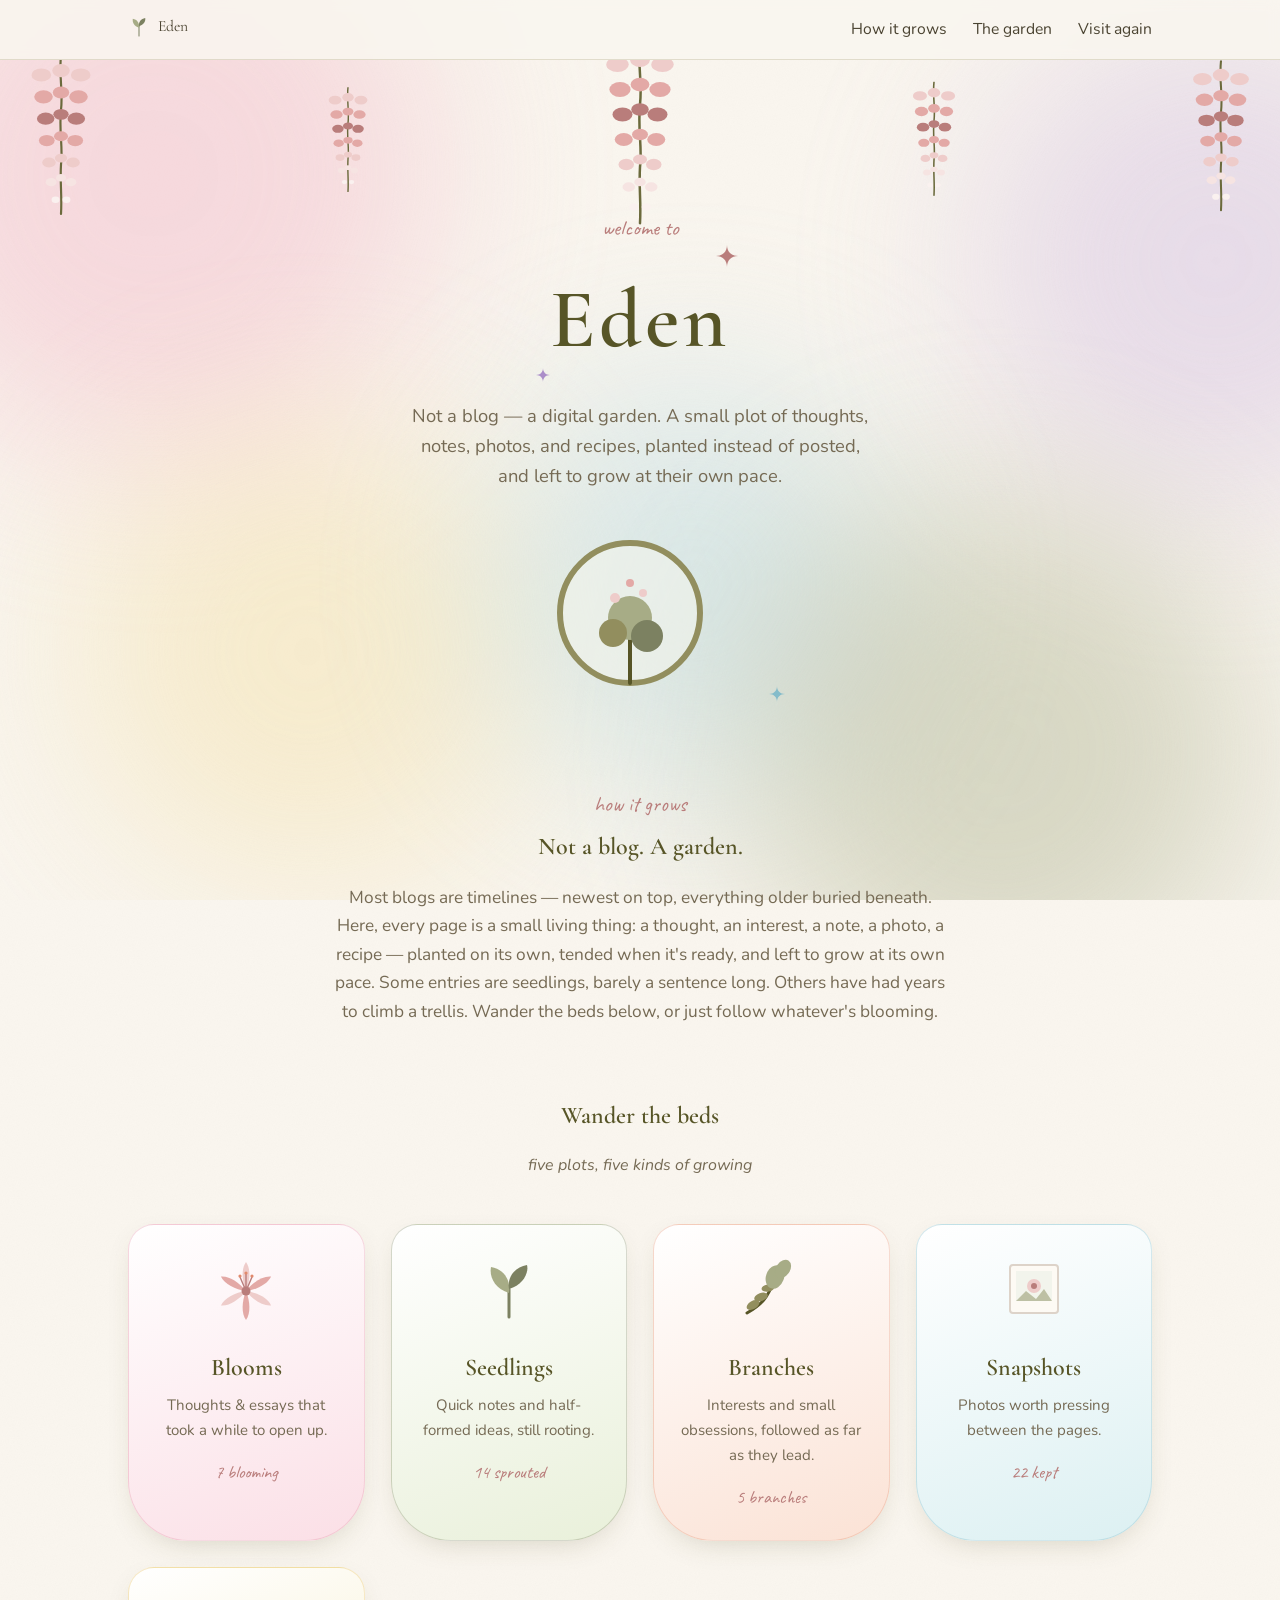
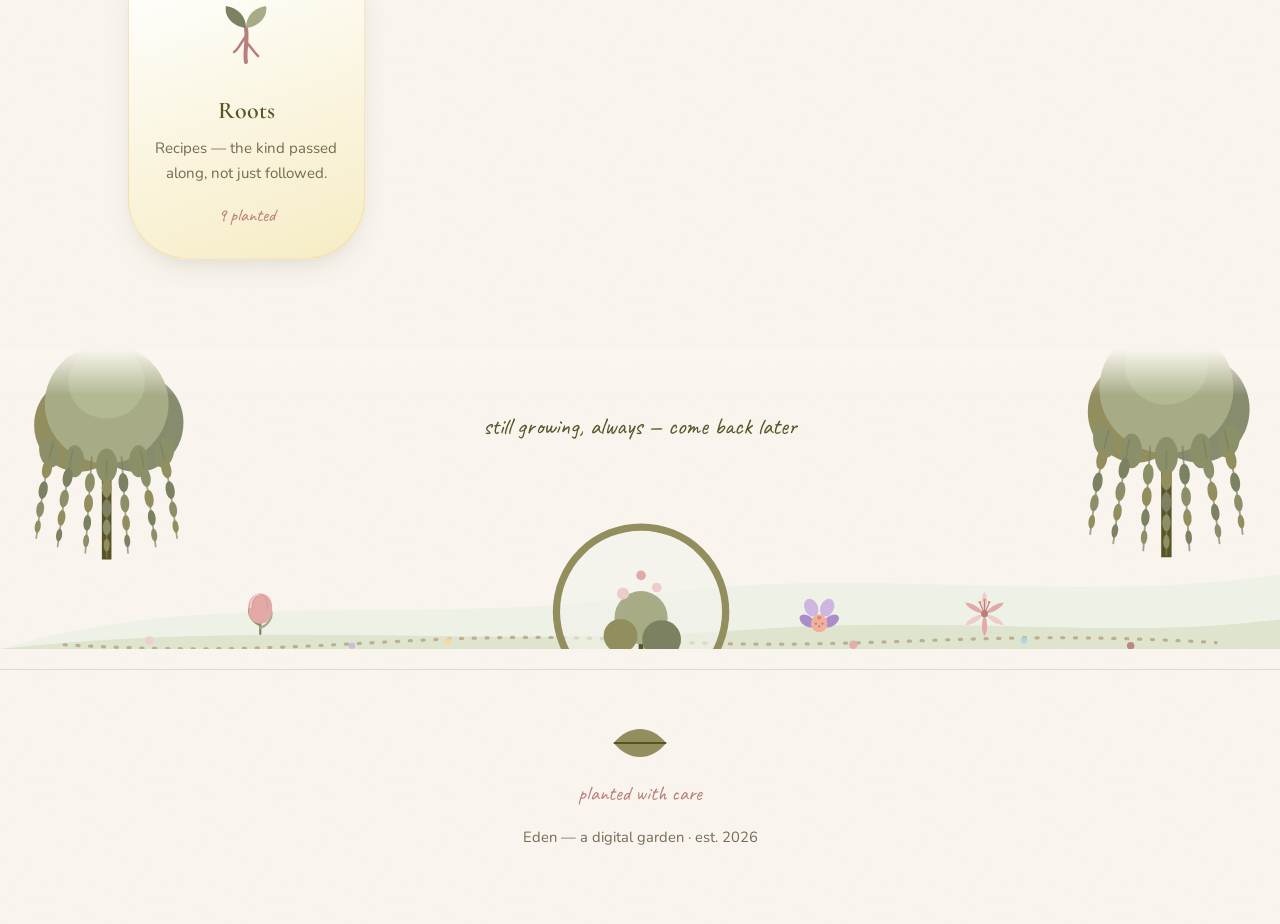
==== commit df138a51: "Prettier flowers and a willow tree Replace the generic 4-petal bloom icon with a proper lily (six po" ====
--- a/index.html
+++ b/index.html
@@ -60,12 +60,25 @@
     </g>
   </symbol>
   <symbol id="icon-bloom" viewBox="0 0 64 64">
-    <g fill="#eeccca">
-      <ellipse cx="32" cy="16" rx="11" ry="15"/><ellipse cx="32" cy="48" rx="11" ry="15"/>
-      <ellipse cx="16" cy="32" rx="15" ry="11"/><ellipse cx="48" cy="32" rx="15" ry="11"/>
-    </g>
-    <circle cx="32" cy="32" r="9" fill="#b97d7b"/>
-    <circle cx="32" cy="32" r="4" fill="#f6e4e2"/>
+    <g>
+      <path d="M32 32 C28 22 27 10 32 3 C37 10 36 22 32 32 Z" fill="#eeccca"/>
+      <path d="M32 32 C28 22 27 10 32 3 C37 10 36 22 32 32 Z" fill="#e3a9a6" transform="rotate(60 32 32)"/>
+      <path d="M32 32 C28 22 27 10 32 3 C37 10 36 22 32 32 Z" fill="#eeccca" transform="rotate(120 32 32)"/>
+      <path d="M32 32 C28 22 27 10 32 3 C37 10 36 22 32 32 Z" fill="#e3a9a6" transform="rotate(180 32 32)"/>
+      <path d="M32 32 C28 22 27 10 32 3 C37 10 36 22 32 32 Z" fill="#eeccca" transform="rotate(240 32 32)"/>
+      <path d="M32 32 C28 22 27 10 32 3 C37 10 36 22 32 32 Z" fill="#e3a9a6" transform="rotate(300 32 32)"/>
+    </g>
+    <g stroke="#b97d7b" stroke-width="1.4" stroke-linecap="round">
+      <line x1="32" y1="32" x2="26" y2="18"/>
+      <line x1="32" y1="32" x2="32" y2="15"/>
+      <line x1="32" y1="32" x2="38" y2="18"/>
+    </g>
+    <g fill="#e28a6c">
+      <circle cx="26" cy="17" r="1.6"/>
+      <circle cx="32" cy="14" r="1.6"/>
+      <circle cx="38" cy="17" r="1.6"/>
+    </g>
+    <circle cx="32" cy="32" r="4.5" fill="#b97d7b"/>
   </symbol>
   <symbol id="icon-sprout" viewBox="0 0 64 64">
     <path d="M32 58 V30" stroke="#7c8161" stroke-width="3" stroke-linecap="round" fill="none"/>
@@ -116,14 +129,83 @@
     <circle cx="88" cy="55" r="4" fill="#eeccca"/>
     <circle cx="75" cy="45" r="4" fill="#e3a9a6"/>
   </symbol>
-  <symbol id="icon-tree-round" viewBox="0 0 160 220">
-    <path d="M78 220 V140" stroke="#575527" stroke-width="8" stroke-linecap="round"/>
-    <path d="M78 170 C60 160 45 165 40 175" stroke="#575527" stroke-width="5" fill="none" stroke-linecap="round"/>
-    <path d="M80 155 C100 148 112 155 118 163" stroke="#575527" stroke-width="5" fill="none" stroke-linecap="round"/>
-    <circle cx="78" cy="90" r="60" fill="#a7ac86"/>
-    <circle cx="40" cy="120" r="42" fill="#928e5e"/>
-    <circle cx="118" cy="115" r="46" fill="#7c8161" opacity="0.9"/>
-    <circle cx="78" cy="60" r="36" fill="#b6bb95"/>
+  <symbol id="icon-willow" viewBox="0 0 200 240">
+    <path d="M100 240 V150 C99 132 103 122 100 108" stroke="#575527" stroke-width="9" stroke-linecap="round" fill="none"/>
+    <ellipse cx="74" cy="114" rx="42" ry="44" fill="#928e5e"/>
+    <ellipse cx="128" cy="112" rx="44" ry="46" fill="#7c8161" opacity="0.9"/>
+    <ellipse cx="100" cy="94" rx="58" ry="56" fill="#a7ac86"/>
+    <ellipse cx="100" cy="74" rx="36" ry="34" fill="#b6bb95" opacity="0.85"/>
+    <g fill="#8b9068">
+      <ellipse cx="46" cy="140" rx="9" ry="14" transform="rotate(-15 46 140)"/>
+      <ellipse cx="70" cy="148" rx="9" ry="15"/>
+      <ellipse cx="100" cy="152" rx="10" ry="16"/>
+      <ellipse cx="130" cy="148" rx="9" ry="15"/>
+      <ellipse cx="154" cy="140" rx="9" ry="14" transform="rotate(15 154 140)"/>
+    </g>
+    <g fill="none" stroke="#7c8161" stroke-width="1.6" stroke-linecap="round" opacity="0.7">
+      <path d="M50 130 C42 160, 38 190, 34 220"/>
+      <path d="M68 138 C62 168, 58 198, 54 228"/>
+      <path d="M86 144 C84 172, 82 202, 80 234"/>
+      <path d="M100 148 C100 178, 100 206, 100 238"/>
+      <path d="M114 144 C116 172, 118 202, 120 234"/>
+      <path d="M132 138 C138 168, 142 198, 146 228"/>
+      <path d="M150 130 C158 160, 162 190, 166 220"/>
+    </g>
+    <g>
+      <ellipse cx="44.1" cy="155.2" rx="4.6" ry="9" transform="rotate(11.4 44.1 155.2)" fill="#928e5e"/>
+      <ellipse cx="40.5" cy="175.0" rx="4.2" ry="8.4" transform="rotate(9.5 40.5 175.0)" fill="#7c8161"/>
+      <ellipse cx="37.7" cy="193.0" rx="3.6" ry="7.4" transform="rotate(8.3 37.7 193.0)" fill="#8b9068"/>
+      <ellipse cx="35.4" cy="209.2" rx="2.8" ry="6" transform="rotate(7.7 35.4 209.2)" fill="#928e5e"/>
+      <ellipse cx="63.4" cy="163.2" rx="4.6" ry="9" transform="rotate(9.5 63.4 163.2)" fill="#7c8161"/>
+      <ellipse cx="60.2" cy="183.0" rx="4.2" ry="8.4" transform="rotate(8.5 60.2 183.0)" fill="#8b9068"/>
+      <ellipse cx="57.7" cy="201.0" rx="3.6" ry="7.4" transform="rotate(7.9 57.7 201.0)" fill="#928e5e"/>
+      <ellipse cx="55.4" cy="217.2" rx="2.8" ry="6" transform="rotate(7.6 55.4 217.2)" fill="#7c8161"/>
+      <ellipse cx="84.3" cy="168.0" rx="4.6" ry="9" transform="rotate(3.9 84.3 168.0)" fill="#8b9068"/>
+      <ellipse cx="83.0" cy="187.5" rx="4.2" ry="8.4" transform="rotate(3.8 83.0 187.5)" fill="#928e5e"/>
+      <ellipse cx="81.8" cy="205.7" rx="3.6" ry="7.4" transform="rotate(3.7 81.8 205.7)" fill="#7c8161"/>
+      <ellipse cx="80.7" cy="222.6" rx="2.8" ry="6" transform="rotate(3.6 80.7 222.6)" fill="#8b9068"/>
+      <ellipse cx="100.0" cy="172.9" rx="4.6" ry="9" fill="#928e5e"/>
+      <ellipse cx="100.0" cy="192.2" rx="4.2" ry="8.4" fill="#7c8161"/>
+      <ellipse cx="100.0" cy="210.1" rx="3.6" ry="7.4" fill="#8b9068"/>
+      <ellipse cx="100.0" cy="226.6" rx="2.8" ry="6" fill="#928e5e"/>
+      <ellipse cx="115.7" cy="168.0" rx="4.6" ry="9" transform="rotate(-3.9 115.7 168.0)" fill="#7c8161"/>
+      <ellipse cx="117.0" cy="187.5" rx="4.2" ry="8.4" transform="rotate(-3.8 117.0 187.5)" fill="#8b9068"/>
+      <ellipse cx="118.2" cy="205.7" rx="3.6" ry="7.4" transform="rotate(-3.7 118.2 205.7)" fill="#928e5e"/>
+      <ellipse cx="119.3" cy="222.6" rx="2.8" ry="6" transform="rotate(-3.6 119.3 222.6)" fill="#7c8161"/>
+      <ellipse cx="136.6" cy="163.2" rx="4.6" ry="9" transform="rotate(-9.5 136.6 163.2)" fill="#8b9068"/>
+      <ellipse cx="139.8" cy="183.0" rx="4.2" ry="8.4" transform="rotate(-8.5 139.8 183.0)" fill="#928e5e"/>
+      <ellipse cx="142.3" cy="201.0" rx="3.6" ry="7.4" transform="rotate(-7.9 142.3 201.0)" fill="#7c8161"/>
+      <ellipse cx="144.6" cy="217.2" rx="2.8" ry="6" transform="rotate(-7.6 144.6 217.2)" fill="#8b9068"/>
+      <ellipse cx="155.9" cy="155.2" rx="4.6" ry="9" transform="rotate(-11.4 155.9 155.2)" fill="#928e5e"/>
+      <ellipse cx="159.5" cy="175.0" rx="4.2" ry="8.4" transform="rotate(-9.5 159.5 175.0)" fill="#7c8161"/>
+      <ellipse cx="162.3" cy="193.0" rx="3.6" ry="7.4" transform="rotate(-8.3 162.3 193.0)" fill="#8b9068"/>
+      <ellipse cx="164.6" cy="209.2" rx="2.8" ry="6" transform="rotate(-7.7 164.6 209.2)" fill="#928e5e"/>
+    </g>
+  </symbol>
+  <symbol id="icon-orchid" viewBox="0 0 64 64">
+    <g fill="#cdb7e0">
+      <ellipse cx="20" cy="18" rx="10" ry="14" transform="rotate(-25 20 18)"/>
+      <ellipse cx="44" cy="18" rx="10" ry="14" transform="rotate(25 44 18)"/>
+    </g>
+    <g fill="#ab8ec9">
+      <ellipse cx="14" cy="38" rx="8" ry="13" transform="rotate(-55 14 38)"/>
+      <ellipse cx="50" cy="38" rx="8" ry="13" transform="rotate(55 50 38)"/>
+    </g>
+    <path d="M32 28 C20 30 16 44 24 52 C28 56 36 56 40 52 C48 44 44 30 32 28 Z" fill="#f2b09b"/>
+    <g fill="#b97d7b">
+      <circle cx="27" cy="42" r="1.6"/>
+      <circle cx="32" cy="46" r="1.6"/>
+      <circle cx="37" cy="42" r="1.6"/>
+    </g>
+    <circle cx="32" cy="33" r="3" fill="#e28a6c"/>
+  </symbol>
+  <symbol id="icon-tulip" viewBox="0 0 64 64">
+    <path d="M32 58 V32" stroke="#7c8161" stroke-width="3" stroke-linecap="round" fill="none"/>
+    <path d="M32 46 C22 42 15 33 17 23" stroke="#928e5e" stroke-width="3" fill="none" stroke-linecap="round"/>
+    <path d="M32 50 C42 46 49 37 47 27" stroke="#a7ac86" stroke-width="3" fill="none" stroke-linecap="round"/>
+    <path d="M16 26 C14 12 22 3 32 3 C42 3 50 12 48 26 C48 37 41 44 32 44 C23 44 16 37 16 26 Z" fill="#e3a9a6"/>
+    <path d="M22 24 C21 13 26 5 32 4 C38 5 43 13 42 24" fill="none" stroke="#b97d7b" stroke-width="1" opacity="0.4"/>
+    <path d="M19 22 C18 12 24 5 30 4" stroke="#f6e4e2" stroke-width="2" fill="none" stroke-linecap="round" opacity="0.7"/>
   </symbol>
 </svg>
 
@@ -226,18 +308,22 @@
       <path d="M0 400 C200 340 400 380 600 350 C800 320 1000 360 1200 330 L1200 400 Z" fill="#eef1e6"/>
       <path d="M0 400 C250 372 450 400 700 382 C900 368 1050 392 1200 372 L1200 400 Z" fill="#dfe4cf"/>
 
-      <use href="#icon-tree-round" x="6" y="82" width="176" height="240"/>
-      <use href="#icon-tree-round" x="1000" y="60" width="200" height="260"/>
+      <use href="#icon-willow" x="0" y="76" width="200" height="240"/>
+      <use href="#icon-willow" x="985" y="54" width="217" height="260"/>
 
       <path d="M60 396 C300 410 380 380 600 392 C820 404 900 380 1140 394" stroke="#b6a37e" stroke-width="3" stroke-dasharray="2 10" fill="none" stroke-linecap="round" opacity="0.8"/>
 
       <use href="#icon-moongate" x="516" y="280" width="170" height="170"/>
+
+      <use href="#icon-tulip" x="222" y="346" width="44" height="44"/>
+      <use href="#icon-orchid" x="748" y="350" width="40" height="40"/>
+      <use href="#icon-bloom" x="900" y="344" width="46" height="46"/>
 
       <g opacity="0.9">
         <circle cx="140" cy="392" r="4" fill="#eeccca"/>
-        <circle cx="220" cy="397" r="3" fill="#cdb7e0"/>
-        <circle cx="340" cy="393" r="3.5" fill="#f3dd9e"/>
-        <circle cx="880" cy="396" r="4" fill="#e3a9a6"/>
+        <circle cx="330" cy="397" r="3" fill="#cdb7e0"/>
+        <circle cx="420" cy="393" r="3.5" fill="#f3dd9e"/>
+        <circle cx="800" cy="396" r="4" fill="#e3a9a6"/>
         <circle cx="960" cy="392" r="3" fill="#aed6e0"/>
         <circle cx="1060" cy="397" r="3.5" fill="#b97d7b"/>
       </g>
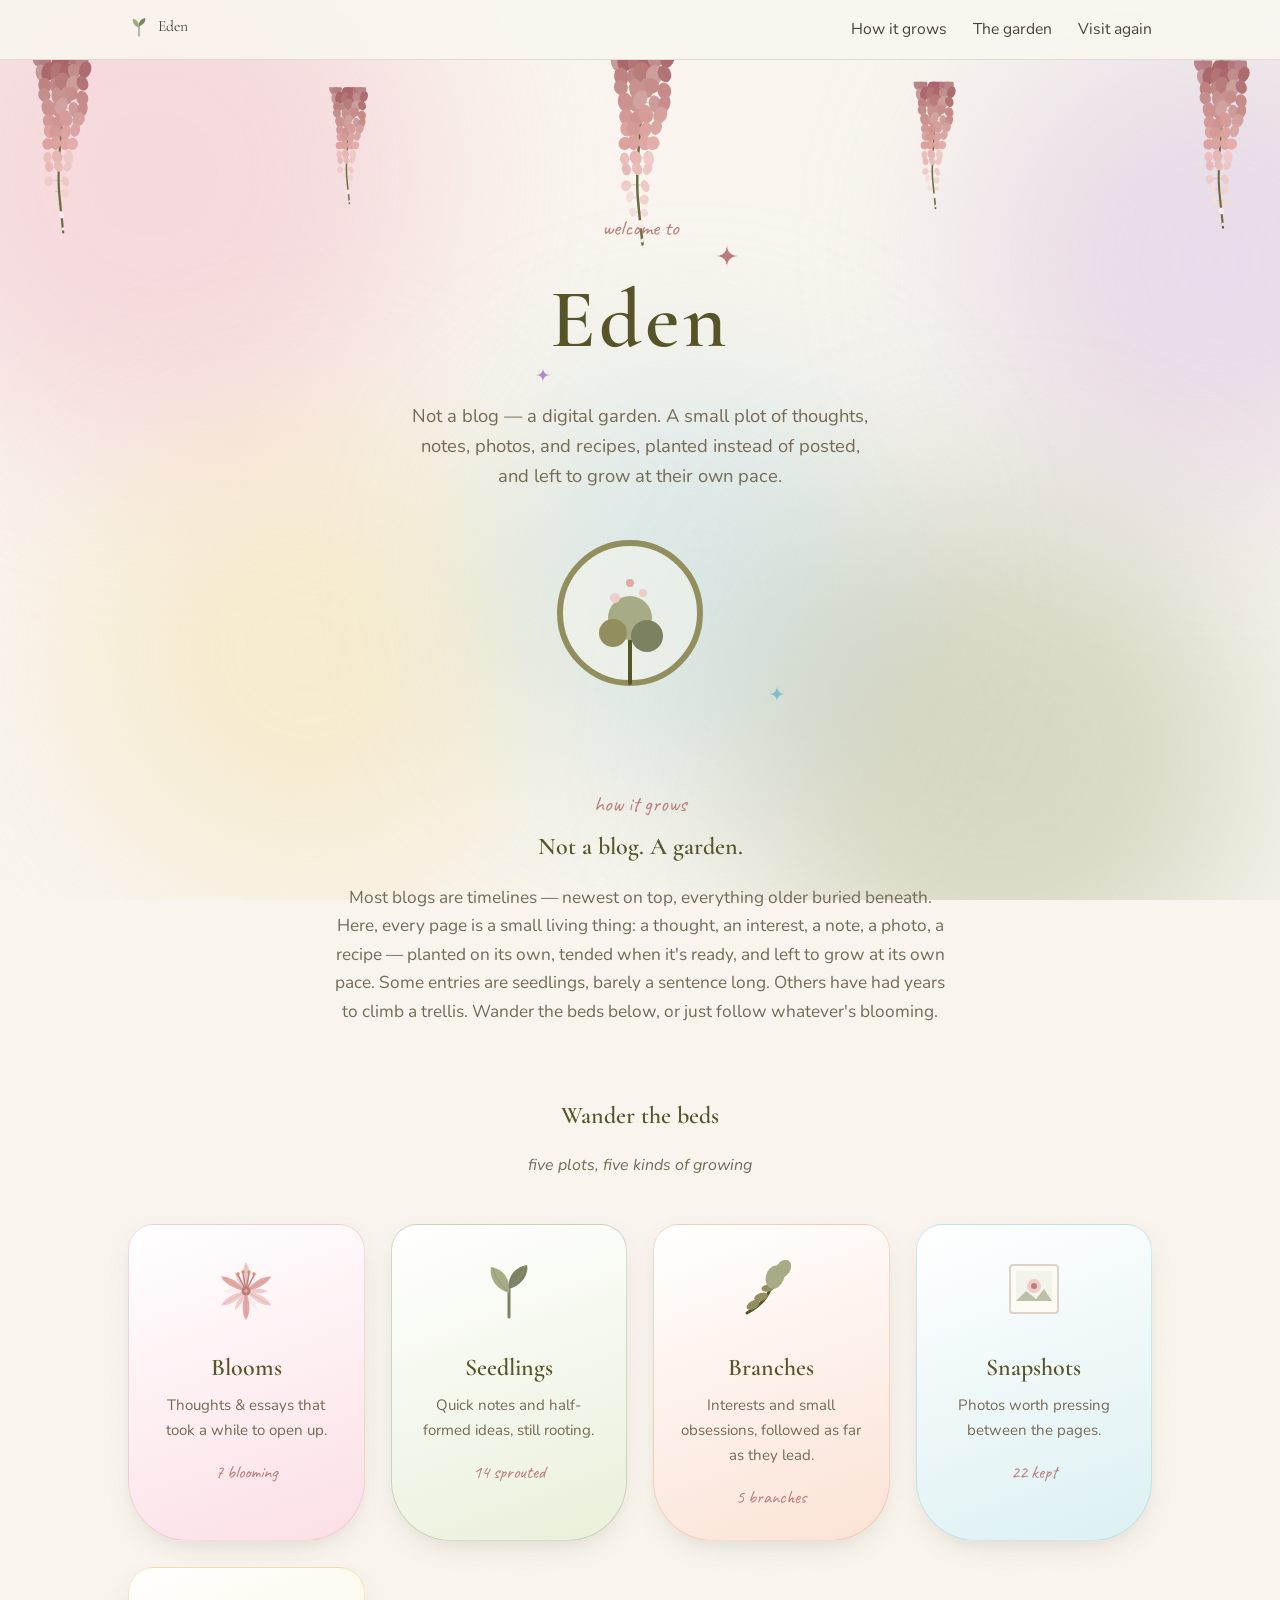
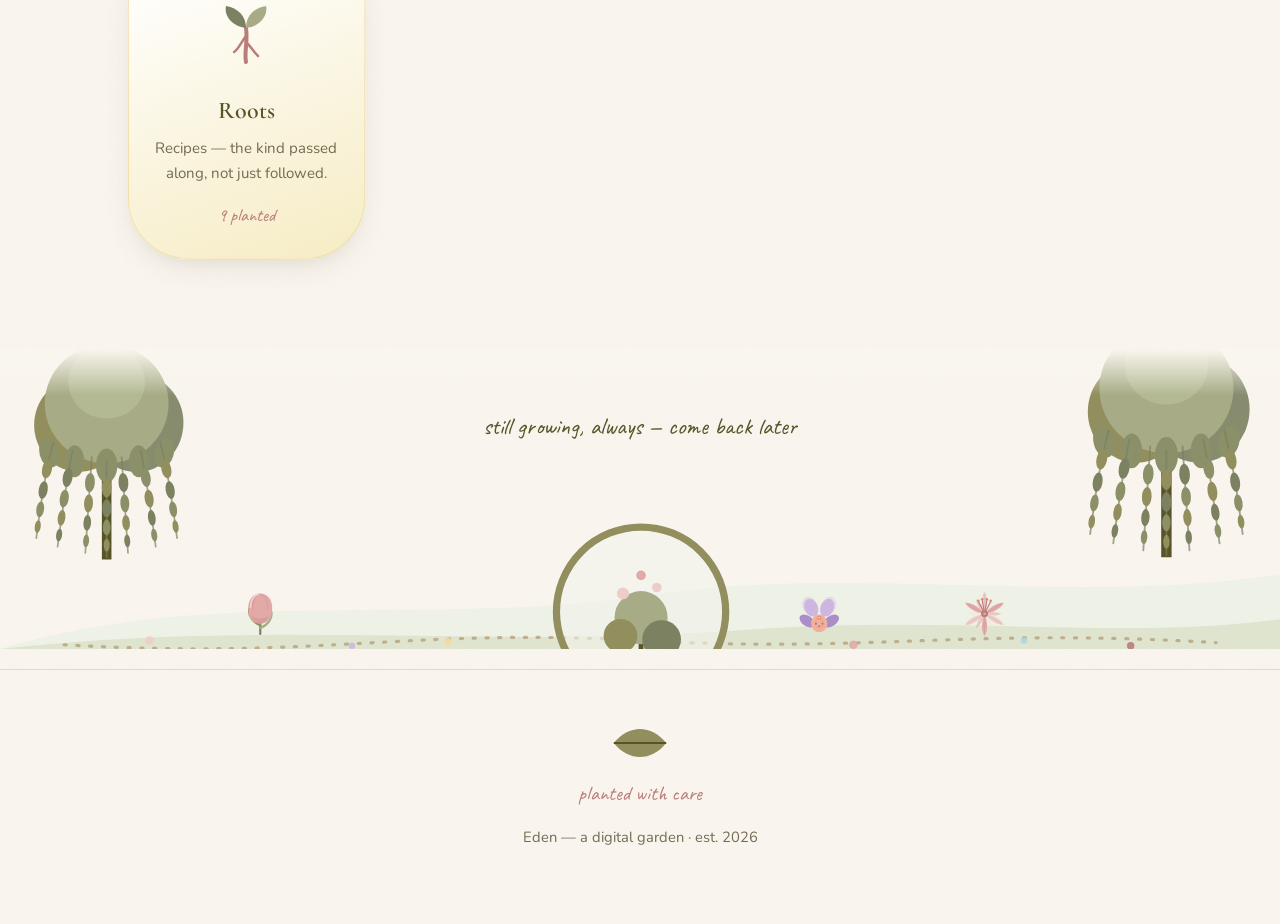
==== commit d2926b65: "Denser wisteria and fuller flower details Rebuild the wisteria as a proper tapering raceme of ~50 in" ====
--- a/index.html
+++ b/index.html
@@ -36,30 +36,127 @@
     <path d="M10 2 C16 2 18 8 10 18 C2 8 4 2 10 2 Z" fill="#aed6e0"/>
   </symbol>
   <symbol id="icon-wisteria" viewBox="0 0 64 170">
-    <path d="M32 0 C30 20 34 32 32 50 C30 70 34 84 32 100 C31 116 33 128 32 145" stroke="#6b6a3c" stroke-width="2" fill="none" stroke-linecap="round"/>
-    <g fill="#eeccca">
-      <ellipse cx="14" cy="18" rx="9" ry="6"/><ellipse cx="50" cy="18" rx="9" ry="6"/><ellipse cx="32" cy="14" rx="8" ry="6"/>
-    </g>
-    <g fill="#e3a9a6">
-      <ellipse cx="16" cy="38" rx="8.5" ry="6"/><ellipse cx="48" cy="38" rx="8.5" ry="6"/><ellipse cx="32" cy="34" rx="7.5" ry="5.5"/>
-    </g>
-    <g fill="#b97d7b">
-      <ellipse cx="18" cy="58" rx="8" ry="5.6"/><ellipse cx="46" cy="58" rx="8" ry="5.6"/><ellipse cx="32" cy="54" rx="7" ry="5"/>
-    </g>
-    <g fill="#e3a9a6">
-      <ellipse cx="19" cy="78" rx="7.2" ry="5.2"/><ellipse cx="45" cy="78" rx="7.2" ry="5.2"/><ellipse cx="32" cy="74" rx="6.4" ry="4.6"/>
-    </g>
-    <g fill="#eeccca">
-      <ellipse cx="21" cy="98" rx="6.2" ry="4.6"/><ellipse cx="43" cy="98" rx="6.2" ry="4.6"/><ellipse cx="32" cy="94" rx="5.6" ry="4"/>
-    </g>
-    <g fill="#f6e4e2">
-      <ellipse cx="23" cy="116" rx="5" ry="3.8"/><ellipse cx="41" cy="116" rx="5" ry="3.8"/><ellipse cx="32" cy="112" rx="4.6" ry="3.4"/>
-    </g>
-    <g fill="#faf1ef">
-      <ellipse cx="27" cy="132" rx="3.6" ry="3"/><ellipse cx="37" cy="132" rx="3.6" ry="3"/>
+    <path d="M32 0 C34 20 35 41 33 61 C31 81 29 101 30 121 C31 136 33 150 34 162" stroke="#6b6a3c" stroke-width="2" fill="none" stroke-linecap="round"/>
+    <g stroke="#8a7a4a" stroke-width="0.5" opacity="0.45">
+      <line x1="32.5" y1="4.0" x2="11.4" y2="2.3"/>
+      <line x1="32.5" y1="4.0" x2="17.7" y2="3.7"/>
+      <line x1="32.5" y1="4.0" x2="29.2" y2="6.1"/>
+      <line x1="32.5" y1="4.0" x2="35.2" y2="2.3"/>
+      <line x1="32.5" y1="4.0" x2="45.3" y2="3.4"/>
+      <line x1="32.5" y1="4.0" x2="51.3" y2="4.4"/>
+      <line x1="33.7" y1="15.0" x2="15.0" y2="16.7"/>
+      <line x1="33.7" y1="15.0" x2="20.5" y2="14.9"/>
+      <line x1="33.7" y1="15.0" x2="28.9" y2="15.9"/>
+      <line x1="33.7" y1="15.0" x2="37.4" y2="15.8"/>
+      <line x1="33.7" y1="15.0" x2="43.8" y2="14.5"/>
+      <line x1="33.7" y1="15.0" x2="54.1" y2="13.3"/>
+      <line x1="34.5" y1="26.0" x2="17.1" y2="27.7"/>
+      <line x1="34.5" y1="26.0" x2="27.7" y2="28.0"/>
+      <line x1="34.5" y1="26.0" x2="33.3" y2="23.8"/>
+      <line x1="34.5" y1="26.0" x2="43.4" y2="26.5"/>
+      <line x1="34.5" y1="26.0" x2="51.6" y2="25.5"/>
+      <line x1="34.8" y1="37.0" x2="16.7" y2="36.3"/>
+      <line x1="34.8" y1="37.0" x2="28.4" y2="37.5"/>
+      <line x1="34.8" y1="37.0" x2="37.3" y2="36.9"/>
+      <line x1="34.8" y1="37.0" x2="41.4" y2="35.0"/>
+      <line x1="34.8" y1="37.0" x2="51.4" y2="39.1"/>
+      <line x1="34.3" y1="48.0" x2="20.3" y2="48.1"/>
+      <line x1="34.3" y1="48.0" x2="28.3" y2="49.3"/>
+      <line x1="34.3" y1="48.0" x2="32.2" y2="46.1"/>
+      <line x1="34.3" y1="48.0" x2="44.2" y2="49.9"/>
+      <line x1="34.3" y1="48.0" x2="51.4" y2="49.4"/>
+      <line x1="33.4" y1="59.0" x2="21.1" y2="60.1"/>
+      <line x1="33.4" y1="59.0" x2="30.0" y2="60.9"/>
+      <line x1="33.4" y1="59.0" x2="36.5" y2="57.6"/>
+      <line x1="33.4" y1="59.0" x2="48.1" y2="58.4"/>
+      <line x1="32.1" y1="70.0" x2="20.9" y2="69.8"/>
+      <line x1="32.1" y1="70.0" x2="26.8" y2="70.3"/>
+      <line x1="32.1" y1="70.0" x2="36.2" y2="70.3"/>
+      <line x1="32.1" y1="70.0" x2="45.0" y2="68.2"/>
+      <line x1="30.7" y1="81.0" x2="19.9" y2="81.2"/>
+      <line x1="30.7" y1="81.0" x2="27.0" y2="80.1"/>
+      <line x1="30.7" y1="81.0" x2="35.9" y2="80.8"/>
+      <line x1="30.7" y1="81.0" x2="42.3" y2="80.9"/>
+      <line x1="29.8" y1="92.0" x2="19.7" y2="93.5"/>
+      <line x1="29.8" y1="92.0" x2="28.5" y2="92.6"/>
+      <line x1="29.8" y1="92.0" x2="38.9" y2="93.3"/>
+      <line x1="29.1" y1="103.0" x2="21.1" y2="101.9"/>
+      <line x1="29.1" y1="103.0" x2="29.7" y2="101.4"/>
+      <line x1="29.1" y1="103.0" x2="38.1" y2="101.6"/>
+      <line x1="29.5" y1="114.0" x2="20.9" y2="114.9"/>
+      <line x1="29.5" y1="114.0" x2="36.2" y2="115.3"/>
+      <line x1="30.1" y1="125.0" x2="23.8" y2="123.8"/>
+      <line x1="30.1" y1="125.0" x2="35.4" y2="126.1"/>
+      <line x1="31.4" y1="136.0" x2="26.2" y2="136.1"/>
+      <line x1="31.4" y1="136.0" x2="35.7" y2="136.7"/>
+      <line x1="32.7" y1="147.0" x2="32.4" y2="145.8"/>
+      <line x1="33.9" y1="158.0" x2="33.8" y2="158.8"/>
+    </g>
+    <g>
+      <ellipse cx="11.4" cy="2.3" rx="5.55" ry="8.22" fill="#bb8488" transform="rotate(-7 11.4 2.3)"/>
+      <ellipse cx="17.7" cy="3.7" rx="5.67" ry="7.52" fill="#b67d82" transform="rotate(16 17.7 3.7)"/>
+      <ellipse cx="29.2" cy="6.1" rx="5.53" ry="9.08" fill="#aa676c" transform="rotate(24 29.2 6.1)"/>
+      <ellipse cx="35.2" cy="2.3" rx="5.78" ry="8.40" fill="#a8646a" transform="rotate(16 35.2 2.3)"/>
+      <ellipse cx="45.3" cy="3.4" rx="6.74" ry="8.02" fill="#b3777c" transform="rotate(-15 45.3 3.4)"/>
+      <ellipse cx="51.3" cy="4.4" rx="5.90" ry="8.38" fill="#bb868b" transform="rotate(10 51.3 4.4)"/>
+      <ellipse cx="15.0" cy="16.7" rx="6.02" ry="8.52" fill="#c79998" transform="rotate(-19 15.0 16.7)"/>
+      <ellipse cx="20.5" cy="14.9" rx="6.31" ry="8.80" fill="#aa676c" transform="rotate(13 20.5 14.9)"/>
+      <ellipse cx="28.9" cy="15.9" rx="6.80" ry="8.97" fill="#b37475" transform="rotate(-2 28.9 15.9)"/>
+      <ellipse cx="37.4" cy="15.8" rx="7.09" ry="8.68" fill="#aa676c" transform="rotate(7 37.4 15.8)"/>
+      <ellipse cx="43.8" cy="14.5" rx="5.46" ry="6.87" fill="#c18d8d" transform="rotate(-17 43.8 14.5)"/>
+      <ellipse cx="54.1" cy="13.3" rx="5.40" ry="7.79" fill="#ad6c6f" transform="rotate(19 54.1 13.3)"/>
+      <ellipse cx="17.1" cy="27.7" rx="5.79" ry="7.29" fill="#be8280" transform="rotate(-11 17.1 27.7)"/>
+      <ellipse cx="27.7" cy="28.0" rx="5.91" ry="7.82" fill="#be8888" transform="rotate(-13 27.7 28.0)"/>
+      <ellipse cx="33.3" cy="23.8" rx="6.75" ry="8.05" fill="#b87c7a" transform="rotate(3 33.3 23.8)"/>
+      <ellipse cx="43.4" cy="26.5" rx="6.61" ry="8.30" fill="#cc9e9c" transform="rotate(14 43.4 26.5)"/>
+      <ellipse cx="51.6" cy="25.5" rx="5.17" ry="6.95" fill="#b37475" transform="rotate(-22 51.6 25.5)"/>
+      <ellipse cx="16.7" cy="36.3" rx="5.47" ry="6.27" fill="#c38e8c" transform="rotate(-20 16.7 36.3)"/>
+      <ellipse cx="28.4" cy="37.5" rx="5.06" ry="8.08" fill="#c69391" transform="rotate(-7 28.4 37.5)"/>
+      <ellipse cx="37.3" cy="36.9" rx="5.30" ry="8.03" fill="#c79391" transform="rotate(-8 37.3 36.9)"/>
+      <ellipse cx="41.4" cy="35.0" rx="5.78" ry="6.27" fill="#c78d8a" transform="rotate(-18 41.4 35.0)"/>
+      <ellipse cx="51.4" cy="39.1" rx="5.47" ry="6.58" fill="#c68b89" transform="rotate(-12 51.4 39.1)"/>
+      <ellipse cx="20.3" cy="48.1" rx="5.96" ry="8.01" fill="#cb928f" transform="rotate(-14 20.3 48.1)"/>
+      <ellipse cx="28.3" cy="49.3" rx="5.48" ry="6.69" fill="#cc9390" transform="rotate(-14 28.3 49.3)"/>
+      <ellipse cx="32.2" cy="46.1" rx="5.37" ry="7.91" fill="#d0a2a0" transform="rotate(23 32.2 46.1)"/>
+      <ellipse cx="44.2" cy="49.9" rx="4.97" ry="7.25" fill="#cd9b99" transform="rotate(-15 44.2 49.9)"/>
+      <ellipse cx="51.4" cy="49.4" rx="4.78" ry="7.33" fill="#c78d8b" transform="rotate(15 51.4 49.4)"/>
+      <ellipse cx="21.1" cy="60.1" rx="5.65" ry="6.33" fill="#d39996" transform="rotate(-16 21.1 60.1)"/>
+      <ellipse cx="30.0" cy="60.9" rx="5.55" ry="6.00" fill="#cd9491" transform="rotate(22 30.0 60.9)"/>
+      <ellipse cx="36.5" cy="57.6" rx="5.71" ry="7.62" fill="#d59c99" transform="rotate(-18 36.5 57.6)"/>
+      <ellipse cx="48.1" cy="58.4" rx="5.43" ry="6.72" fill="#d4a19e" transform="rotate(24 48.1 58.4)"/>
+      <ellipse cx="20.9" cy="69.8" rx="4.56" ry="5.93" fill="#dca3a0" transform="rotate(-14 20.9 69.8)"/>
+      <ellipse cx="26.8" cy="70.3" rx="5.53" ry="6.04" fill="#d39a97" transform="rotate(-18 26.8 70.3)"/>
+      <ellipse cx="36.2" cy="70.3" rx="4.93" ry="6.38" fill="#dda3a0" transform="rotate(21 36.2 70.3)"/>
+      <ellipse cx="45.0" cy="68.2" rx="4.44" ry="6.27" fill="#daa6a4" transform="rotate(15 45.0 68.2)"/>
+      <ellipse cx="19.9" cy="81.2" rx="5.04" ry="5.25" fill="#dca29f" transform="rotate(3 19.9 81.2)"/>
+      <ellipse cx="27.0" cy="80.1" rx="4.73" ry="6.42" fill="#dba29f" transform="rotate(0 27.0 80.1)"/>
+      <ellipse cx="35.9" cy="80.8" rx="4.91" ry="5.87" fill="#e0a6a3" transform="rotate(1 35.9 80.8)"/>
+      <ellipse cx="42.3" cy="80.9" rx="5.26" ry="5.52" fill="#e4adaa" transform="rotate(19 42.3 80.9)"/>
+      <ellipse cx="19.7" cy="93.5" rx="3.79" ry="5.14" fill="#eabfbd" transform="rotate(-3 19.7 93.5)"/>
+      <ellipse cx="28.5" cy="92.6" rx="4.63" ry="5.84" fill="#e7b5b3" transform="rotate(-17 28.5 92.6)"/>
+      <ellipse cx="38.9" cy="93.3" rx="4.33" ry="6.39" fill="#eecbc9" transform="rotate(-5 38.9 93.3)"/>
+      <ellipse cx="21.1" cy="101.9" rx="3.66" ry="4.88" fill="#e8b9b7" transform="rotate(-8 21.1 101.9)"/>
+      <ellipse cx="29.7" cy="101.4" rx="3.82" ry="5.35" fill="#e9bcba" transform="rotate(-24 29.7 101.4)"/>
+      <ellipse cx="38.1" cy="101.6" rx="3.55" ry="4.80" fill="#ecc7c5" transform="rotate(24 38.1 101.6)"/>
+      <ellipse cx="20.9" cy="114.9" rx="4.03" ry="4.37" fill="#eeccca" transform="rotate(21 20.9 114.9)"/>
+      <ellipse cx="36.2" cy="115.3" rx="3.19" ry="4.98" fill="#edc9c7" transform="rotate(-21 36.2 115.3)"/>
+      <ellipse cx="23.8" cy="123.8" rx="2.88" ry="4.67" fill="#f4dddb" transform="rotate(15 23.8 123.8)"/>
+      <ellipse cx="35.4" cy="126.1" rx="3.71" ry="3.93" fill="#f0d2d0" transform="rotate(3 35.4 126.1)"/>
+      <ellipse cx="26.2" cy="136.1" rx="2.59" ry="3.45" fill="#f4dedc" transform="rotate(-22 26.2 136.1)"/>
+      <ellipse cx="35.7" cy="136.7" rx="2.72" ry="3.13" fill="#f3dad8" transform="rotate(-16 35.7 136.7)"/>
+      <ellipse cx="32.4" cy="145.8" rx="2.29" ry="3.34" fill="#f9edeb" transform="rotate(-16 32.4 145.8)"/>
+      <ellipse cx="33.8" cy="158.8" rx="1.21" ry="1.60" fill="#faf1ef" transform="rotate(17 33.8 158.8)"/>
     </g>
   </symbol>
   <symbol id="icon-bloom" viewBox="0 0 64 64">
+    <g opacity="0.55">
+      <path d="M32 32 C29.5 25 29 16 32 10 C35.5 16 34.5 25 32 32 Z" fill="#f6e4e2" transform="rotate(30 32 32)"/>
+      <path d="M32 32 C29.5 25 29 16 32 10 C35.5 16 34.5 25 32 32 Z" fill="#e3a9a6" transform="rotate(90 32 32)"/>
+      <path d="M32 32 C29.5 25 29 16 32 10 C35.5 16 34.5 25 32 32 Z" fill="#f6e4e2" transform="rotate(150 32 32)"/>
+      <path d="M32 32 C29.5 25 29 16 32 10 C35.5 16 34.5 25 32 32 Z" fill="#e3a9a6" transform="rotate(210 32 32)"/>
+      <path d="M32 32 C29.5 25 29 16 32 10 C35.5 16 34.5 25 32 32 Z" fill="#f6e4e2" transform="rotate(270 32 32)"/>
+      <path d="M32 32 C29.5 25 29 16 32 10 C35.5 16 34.5 25 32 32 Z" fill="#e3a9a6" transform="rotate(330 32 32)"/>
+    </g>
     <g>
       <path d="M32 32 C28 22 27 10 32 3 C37 10 36 22 32 32 Z" fill="#eeccca"/>
       <path d="M32 32 C28 22 27 10 32 3 C37 10 36 22 32 32 Z" fill="#e3a9a6" transform="rotate(60 32 32)"/>
@@ -68,22 +165,35 @@
       <path d="M32 32 C28 22 27 10 32 3 C37 10 36 22 32 32 Z" fill="#eeccca" transform="rotate(240 32 32)"/>
       <path d="M32 32 C28 22 27 10 32 3 C37 10 36 22 32 32 Z" fill="#e3a9a6" transform="rotate(300 32 32)"/>
     </g>
+    <g stroke="#b97d7b" stroke-width="0.6" opacity="0.4">
+      <line x1="32" y1="32" x2="32" y2="6"/>
+      <line x1="32" y1="32" x2="32" y2="6" transform="rotate(60 32 32)"/>
+      <line x1="32" y1="32" x2="32" y2="6" transform="rotate(120 32 32)"/>
+      <line x1="32" y1="32" x2="32" y2="6" transform="rotate(180 32 32)"/>
+      <line x1="32" y1="32" x2="32" y2="6" transform="rotate(240 32 32)"/>
+      <line x1="32" y1="32" x2="32" y2="6" transform="rotate(300 32 32)"/>
+    </g>
     <g stroke="#b97d7b" stroke-width="1.4" stroke-linecap="round">
-      <line x1="32" y1="32" x2="26" y2="18"/>
-      <line x1="32" y1="32" x2="32" y2="15"/>
-      <line x1="32" y1="32" x2="38" y2="18"/>
+      <line x1="32" y1="32" x2="24" y2="16"/>
+      <line x1="32" y1="32" x2="29" y2="14"/>
+      <line x1="32" y1="32" x2="35" y2="14"/>
+      <line x1="32" y1="32" x2="40" y2="16"/>
     </g>
     <g fill="#e28a6c">
-      <circle cx="26" cy="17" r="1.6"/>
-      <circle cx="32" cy="14" r="1.6"/>
-      <circle cx="38" cy="17" r="1.6"/>
+      <circle cx="24" cy="15" r="1.7"/>
+      <circle cx="29" cy="13" r="1.7"/>
+      <circle cx="35" cy="13" r="1.7"/>
+      <circle cx="40" cy="15" r="1.7"/>
     </g>
     <circle cx="32" cy="32" r="4.5" fill="#b97d7b"/>
+    <circle cx="32" cy="32" r="1.8" fill="#e3a9a6"/>
   </symbol>
   <symbol id="icon-sprout" viewBox="0 0 64 64">
     <path d="M32 58 V30" stroke="#7c8161" stroke-width="3" stroke-linecap="round" fill="none"/>
     <path d="M32 34 C18 30 12 18 14 8 C26 10 34 20 32 34 Z" fill="#a7ac86"/>
     <path d="M32 30 C46 26 52 14 50 6 C38 8 30 18 32 30 Z" fill="#7c8161"/>
+    <path d="M30 32 C24 26 18 18 16 9" stroke="#7c8161" stroke-width="0.8" fill="none" opacity="0.5"/>
+    <path d="M34 28 C40 22 46 15 48 7" stroke="#a7ac86" stroke-width="0.8" fill="none" opacity="0.5"/>
   </symbol>
   <symbol id="icon-branch" viewBox="0 0 64 64">
     <path d="M8 54 C22 46 30 38 34 22" stroke="#575527" stroke-width="3" fill="none" stroke-linecap="round"/>
@@ -110,6 +220,8 @@
     <path d="M32 40 C38 46 40 50 44 54" stroke="#b97d7b" stroke-width="2.5" fill="none" stroke-linecap="round"/>
     <path d="M32 26 C16 24 10 12 12 4 C24 6 32 14 32 26 Z" fill="#7c8161"/>
     <path d="M32 26 C48 24 54 12 52 4 C40 6 32 14 32 26 Z" fill="#a7ac86"/>
+    <path d="M30 24 C24 18 18 12 15 6" stroke="#7c8161" stroke-width="0.7" fill="none" opacity="0.5"/>
+    <path d="M34 24 C40 18 46 12 49 6" stroke="#a7ac86" stroke-width="0.7" fill="none" opacity="0.5"/>
   </symbol>
   <symbol id="icon-leaf" viewBox="0 0 32 16">
     <path d="M2 8 C10 -2 22 -2 30 8 C22 18 10 18 2 8 Z" fill="#928e5e"/>
@@ -183,6 +295,10 @@
     </g>
   </symbol>
   <symbol id="icon-orchid" viewBox="0 0 64 64">
+    <g fill="#ddd0ea" opacity="0.6">
+      <ellipse cx="18" cy="16" rx="11" ry="15" transform="rotate(-22 18 16)"/>
+      <ellipse cx="46" cy="16" rx="11" ry="15" transform="rotate(22 46 16)"/>
+    </g>
     <g fill="#cdb7e0">
       <ellipse cx="20" cy="18" rx="10" ry="14" transform="rotate(-25 20 18)"/>
       <ellipse cx="44" cy="18" rx="10" ry="14" transform="rotate(25 44 18)"/>
@@ -192,18 +308,21 @@
       <ellipse cx="50" cy="38" rx="8" ry="13" transform="rotate(55 50 38)"/>
     </g>
     <path d="M32 28 C20 30 16 44 24 52 C28 56 36 56 40 52 C48 44 44 30 32 28 Z" fill="#f2b09b"/>
+    <path d="M32 32 C27 34 25 42 28 48 M32 32 C37 34 39 42 36 48" stroke="#e28a6c" stroke-width="1" fill="none" opacity="0.5"/>
     <g fill="#b97d7b">
       <circle cx="27" cy="42" r="1.6"/>
       <circle cx="32" cy="46" r="1.6"/>
       <circle cx="37" cy="42" r="1.6"/>
     </g>
     <circle cx="32" cy="33" r="3" fill="#e28a6c"/>
+    <circle cx="32" cy="33" r="1.2" fill="#f6e4e2"/>
   </symbol>
   <symbol id="icon-tulip" viewBox="0 0 64 64">
     <path d="M32 58 V32" stroke="#7c8161" stroke-width="3" stroke-linecap="round" fill="none"/>
     <path d="M32 46 C22 42 15 33 17 23" stroke="#928e5e" stroke-width="3" fill="none" stroke-linecap="round"/>
     <path d="M32 50 C42 46 49 37 47 27" stroke="#a7ac86" stroke-width="3" fill="none" stroke-linecap="round"/>
     <path d="M16 26 C14 12 22 3 32 3 C42 3 50 12 48 26 C48 37 41 44 32 44 C23 44 16 37 16 26 Z" fill="#e3a9a6"/>
+    <path d="M32 44 C27 44 22 40 20 33 C24 36 28 37 32 37 C36 37 40 36 44 33 C42 40 37 44 32 44 Z" fill="#cd9491" opacity="0.55"/>
     <path d="M22 24 C21 13 26 5 32 4 C38 5 43 13 42 24" fill="none" stroke="#b97d7b" stroke-width="1" opacity="0.4"/>
     <path d="M19 22 C18 12 24 5 30 4" stroke="#f6e4e2" stroke-width="2" fill="none" stroke-linecap="round" opacity="0.7"/>
   </symbol>
